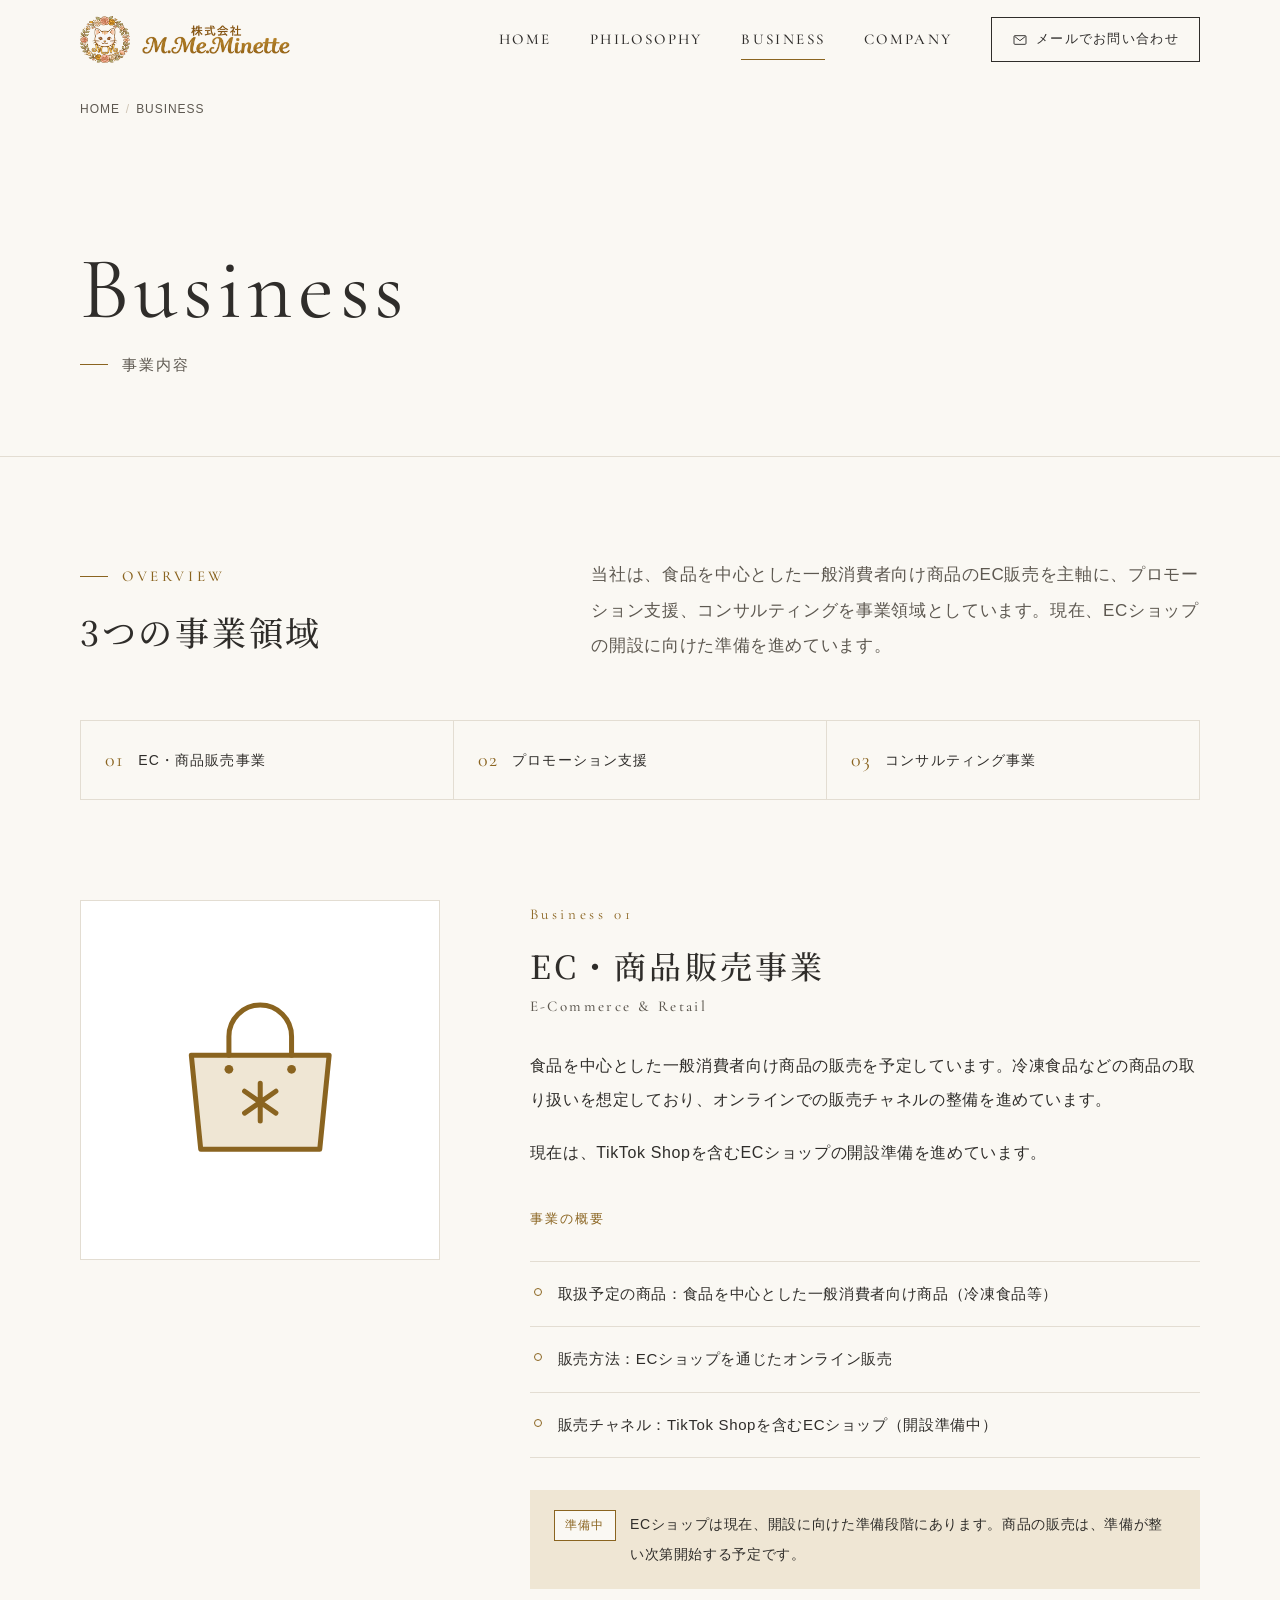
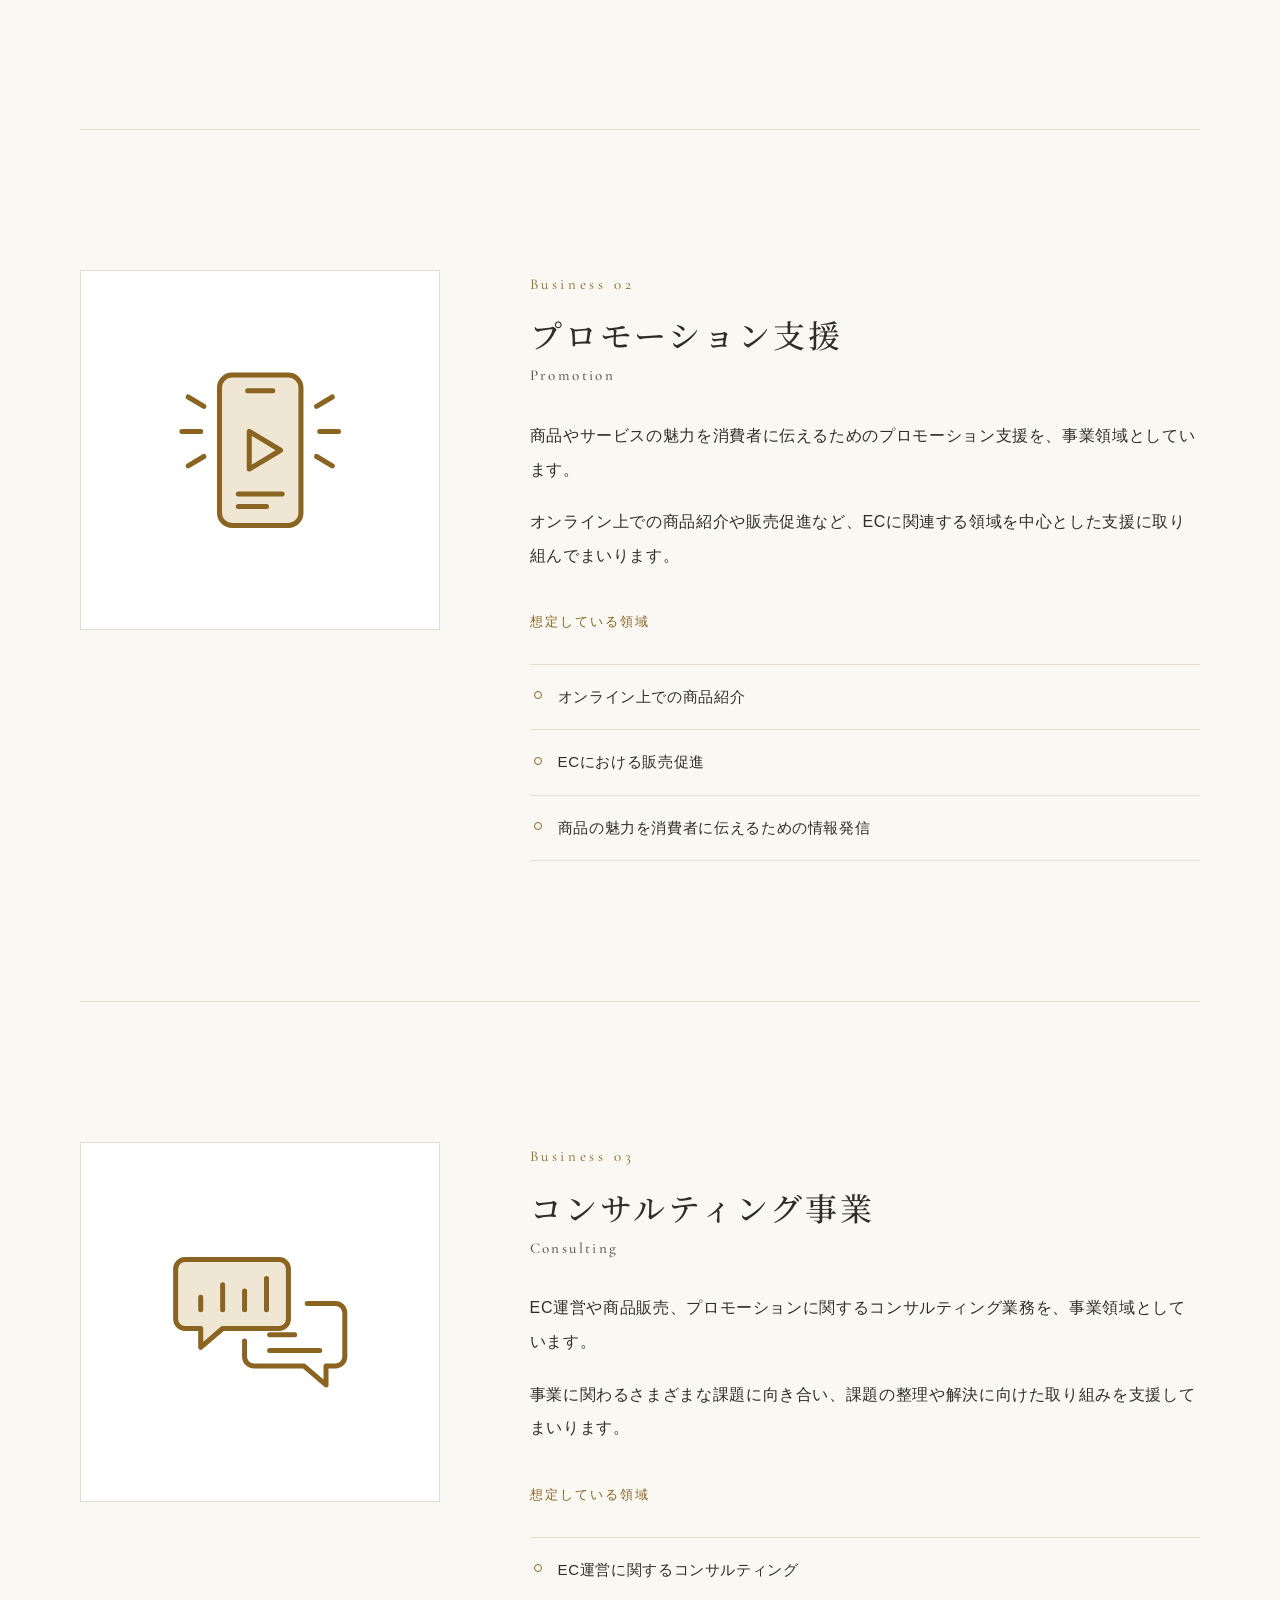
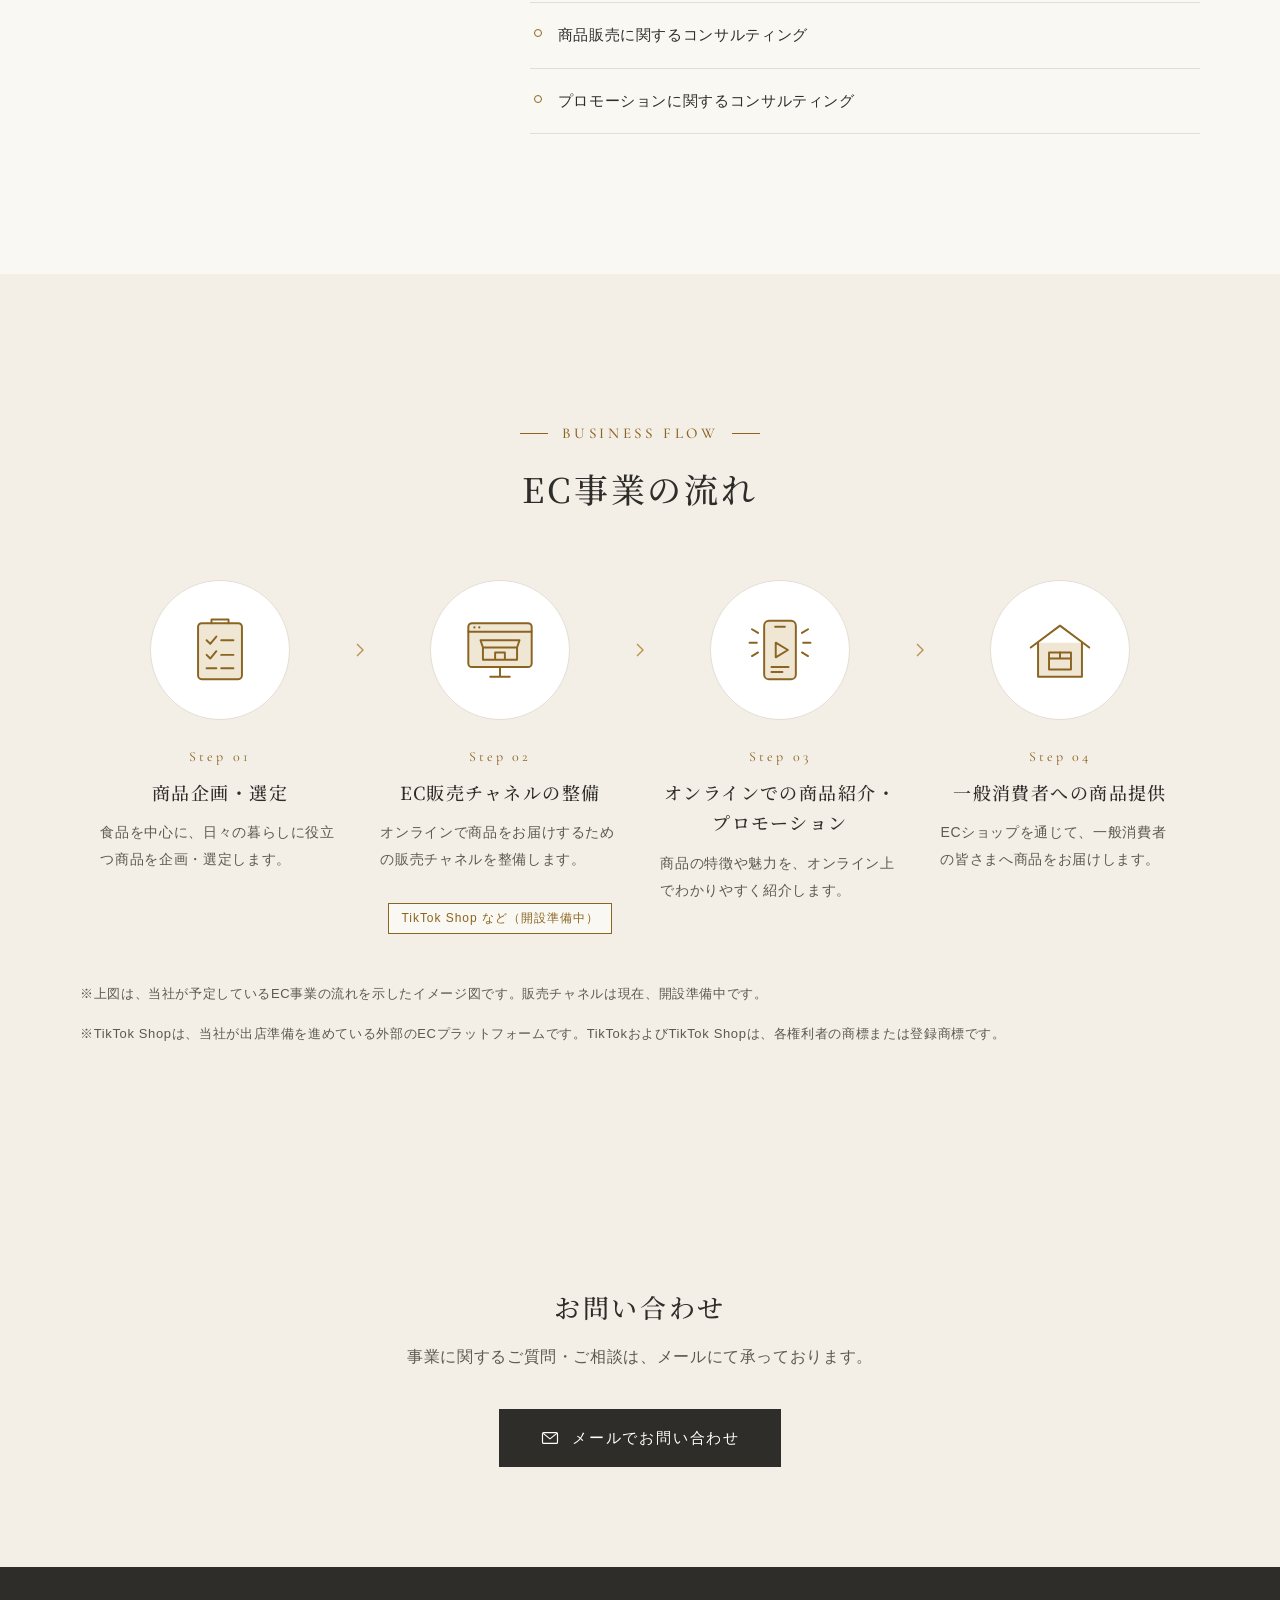
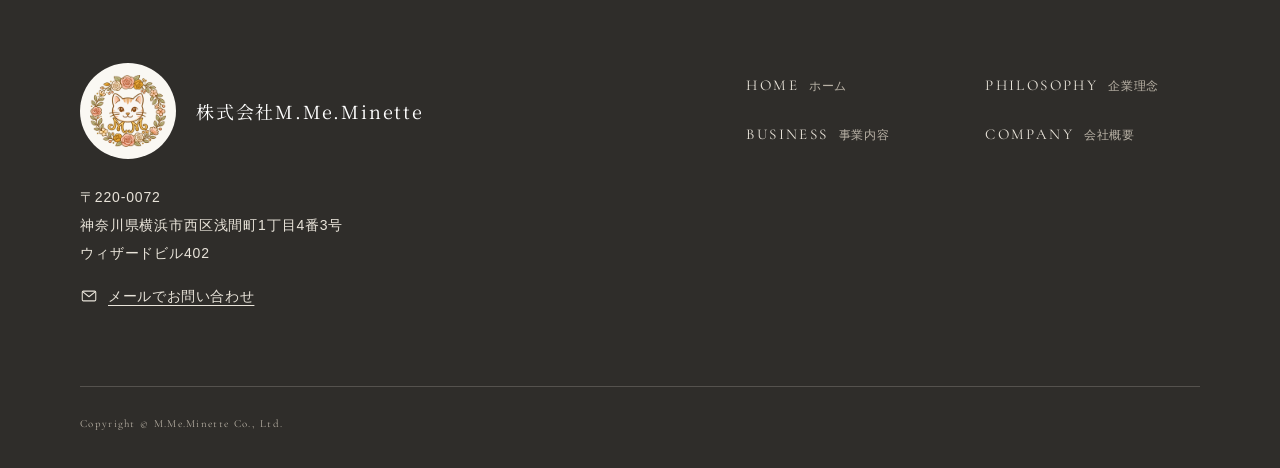
==== business/index.html @ 3acb20b5 "株式会社M.Me.Minette コーポレートサイトを追加 HOME / PHILOSOPHY / BUSINESS / COMPANY の4ページ構成の静的サイト。 レスポンシブ対応、OGP・構造化" ====
<!DOCTYPE html>
<html lang="ja">
<head>
<meta charset="UTF-8">
<meta name="viewport" content="width=device-width, initial-scale=1">
<title>事業内容｜株式会社M.Me.Minette</title>
<meta name="description" content="株式会社M.Me.Minetteの事業内容。食品を中心とした一般消費者向け商品のEC販売（開設準備中）、プロモーション支援、コンサルティング事業についてご紹介します。">
<link rel="canonical" href="https://naoki213.github.io/mmeminette/business/">
<meta name="theme-color" content="#faf8f3">
<meta name="format-detection" content="telephone=no">
<meta property="og:type" content="article">
<meta property="og:site_name" content="株式会社M.Me.Minette">
<meta property="og:title" content="事業内容｜株式会社M.Me.Minette">
<meta property="og:description" content="株式会社M.Me.Minetteの事業内容。食品を中心とした一般消費者向け商品のEC販売（開設準備中）、プロモーション支援、コンサルティング事業についてご紹介します。">
<meta property="og:url" content="https://naoki213.github.io/mmeminette/business/">
<meta property="og:image" content="https://naoki213.github.io/mmeminette/assets/img/ogp.png">
<meta property="og:image:width" content="1200">
<meta property="og:image:height" content="630">
<meta property="og:locale" content="ja_JP">
<meta name="twitter:card" content="summary_large_image">
<link rel="icon" href="../favicon.ico" sizes="any">
<link rel="icon" href="../assets/img/icon-32.png" type="image/png" sizes="32x32">
<link rel="apple-touch-icon" href="../assets/img/apple-touch-icon.png">
<link rel="manifest" href="../site.webmanifest">
<link rel="preconnect" href="https://fonts.googleapis.com">
<link rel="preconnect" href="https://fonts.gstatic.com" crossorigin>
<link rel="stylesheet" href="https://fonts.googleapis.com/css2?family=Cormorant+Garamond:wght@400;500&family=Noto+Serif+JP:wght@400;500&display=swap">
<link rel="stylesheet" href="../assets/css/style.css">
<script>document.documentElement.classList.add('js');</script>
</head><body>
<a class="skip-link" href="#main">本文へスキップ</a>
<header class="site-header">
  <div class="container site-header__inner">
    <a class="brand" href="../" aria-label="株式会社M.Me.Minette ホーム">
      <img class="brand__emblem" src="../assets/img/emblem.png" alt="" width="192" height="180">
      <img class="brand__type" src="../assets/img/logotype.png" alt="株式会社M.Me.Minette" width="520" height="104">
    </a>
    <button class="menu-toggle" type="button" aria-expanded="false" aria-controls="global-nav" aria-label="メニューを開く">
      <span class="menu-toggle__bar"></span><span class="menu-toggle__bar"></span><span class="menu-toggle__bar"></span>
    </button>
    <nav class="global-nav" id="global-nav" aria-label="グローバルナビゲーション">
      <ul class="global-nav__list">
          <li><a class="global-nav__link" href="../">HOME<span class="ja">ホーム</span></a></li>
          <li><a class="global-nav__link" href="../philosophy/">PHILOSOPHY<span class="ja">企業理念</span></a></li>
          <li><a class="global-nav__link" href="../business/" aria-current="page">BUSINESS<span class="ja">事業内容</span></a></li>
          <li><a class="global-nav__link" href="../company/">COMPANY<span class="ja">会社概要</span></a></li>
          <li class="global-nav__item--contact"><a class="global-nav__contact" href="mailto:support@mmeminette.com"><svg viewBox="0 0 24 24" aria-hidden="true" focusable="false"><rect x="3" y="5.5" width="18" height="13" rx="1.5" fill="none" stroke="currentColor" stroke-width="1.4"/><path d="M3.8 6.5 12 13l8.2-6.5" fill="none" stroke="currentColor" stroke-width="1.4" stroke-linejoin="round"/></svg>メールでお問い合わせ</a></li>
      </ul>
    </nav>
  </div>
</header>
  <div class="container">
    <nav class="breadcrumb" aria-label="パンくずリスト">
      <ol><li><a href="../">HOME</a></li><li aria-current="page">BUSINESS</li></ol>
    </nav>
  </div>
  <div class="page-hero">
    <div class="container">
      <h1><span class="page-hero__en">Business</span><span class="page-hero__ja">事業内容</span></h1>
    </div>
  </div>
<main id="main">
  <section class="section section--tight" aria-labelledby="biz-intro-title">
    <div class="container">
      <div class="intro">
        <div class="reveal">
          <p class="eyebrow" lang="en">Overview</p>
          <h2 class="section-title" id="biz-intro-title">3つの事業領域</h2>
        </div>
        <div class="reveal">
          <p class="lead">当社は、食品を中心とした一般消費者向け商品のEC販売を主軸に、プロモーション支援、コンサルティングを事業領域としています。現在、ECショップの開設に向けた準備を進めています。</p>
        </div>
      </div>
      <ul class="biz-nav reveal" style="margin-top:56px" aria-label="事業一覧">
          <li><a href="#ec"><span class="biz-nav__num" lang="en">01</span>EC・商品販売事業</a></li>
          <li><a href="#promotion"><span class="biz-nav__num" lang="en">02</span>プロモーション支援</a></li>
          <li><a href="#consulting"><span class="biz-nav__num" lang="en">03</span>コンサルティング事業</a></li>
      </ul>
    </div>
  </section>

  <div class="section" style="padding-top:0">
    <div class="container">
      <article class="biz-detail" id="ec" aria-labelledby="ec-title">
        <div class="biz-detail__visual reveal">
          <figure class="biz-detail__figure"><svg viewBox="0 0 64 64" aria-hidden="true" focusable="false">
<path d="M10 24h44l-3 30H13z" fill="#efe6d4"/>
<path d="M10 24h44l-3 30H13z" fill="none" stroke="#8a6420" stroke-width="1.6" stroke-linecap="round" stroke-linejoin="round"/>
<path d="M22 24v-6a10 10 0 0 1 20 0v6" fill="none" stroke="#8a6420" stroke-width="1.6" stroke-linecap="round" stroke-linejoin="round"/>
<path d="M32 33v12M27 35.5l10 7M37 35.5l-10 7" fill="none" stroke="#8a6420" stroke-width="1.6" stroke-linecap="round" stroke-linejoin="round"/>
<circle cx="22" cy="28.5" r="1.4" fill="#8a6420"/><circle cx="42" cy="28.5" r="1.4" fill="#8a6420"/>
</svg><figcaption class="visually-hidden">EC・商品販売事業のイメージイラスト</figcaption></figure>
        </div>
        <div class="reveal">
          <span class="biz-detail__num" lang="en">Business 01</span>
          <h2 class="biz-detail__title" id="ec-title">EC・商品販売事業<span class="biz-detail__en" lang="en">E-Commerce &amp; Retail</span></h2>
          <div class="biz-detail__body">
            <p>食品を中心とした一般消費者向け商品の販売を予定しています。冷凍食品などの商品の取り扱いを想定しており、オンラインでの販売チャネルの整備を進めています。</p>
            <p>現在は、TikTok Shopを含むECショップの開設準備を進めています。</p>
            <h3 class="point-list__heading">事業の概要</h3>
            <ul class="point-list">
              <li>取扱予定の商品：食品を中心とした一般消費者向け商品（冷凍食品等）</li>
              <li>販売方法：ECショップを通じたオンライン販売</li>
              <li>販売チャネル：TikTok Shopを含むECショップ（開設準備中）</li>
            </ul>
            <p class="status-note"><span class="status-note__badge">準備中</span><span>ECショップは現在、開設に向けた準備段階にあります。商品の販売は、準備が整い次第開始する予定です。</span></p>
          </div>
        </div>
      </article>
      <article class="biz-detail" id="promotion" aria-labelledby="promotion-title">
        <div class="biz-detail__visual reveal">
          <figure class="biz-detail__figure"><svg viewBox="0 0 64 64" aria-hidden="true" focusable="false">
<rect x="19" y="8" width="26" height="48" rx="4" fill="#efe6d4"/>
<rect x="19" y="8" width="26" height="48" rx="4" fill="none" stroke="#8a6420" stroke-width="1.6" stroke-linecap="round" stroke-linejoin="round"/>
<path d="M28 13h8" fill="none" stroke="#8a6420" stroke-width="1.6" stroke-linecap="round" stroke-linejoin="round"/>
<path d="M28.5 26v12l10-6z" fill="none" stroke="#8a6420" stroke-width="1.6" stroke-linecap="round" stroke-linejoin="round"/>
<path d="M25 46h14M25 50h9" fill="none" stroke="#8a6420" stroke-width="1.6" stroke-linecap="round" stroke-linejoin="round"/>
<path d="M50 18l5-3M51 26h6M50 34l5 3M14 18l-5-3M13 26H7M14 34l-5 3" fill="none" stroke="#8a6420" stroke-width="1.6" stroke-linecap="round" stroke-linejoin="round"/>
</svg><figcaption class="visually-hidden">プロモーション支援のイメージイラスト</figcaption></figure>
        </div>
        <div class="reveal">
          <span class="biz-detail__num" lang="en">Business 02</span>
          <h2 class="biz-detail__title" id="promotion-title">プロモーション支援<span class="biz-detail__en" lang="en">Promotion</span></h2>
          <div class="biz-detail__body">
            <p>商品やサービスの魅力を消費者に伝えるためのプロモーション支援を、事業領域としています。</p>
            <p>オンライン上での商品紹介や販売促進など、ECに関連する領域を中心とした支援に取り組んでまいります。</p>
            <h3 class="point-list__heading">想定している領域</h3>
            <ul class="point-list">
              <li>オンライン上での商品紹介</li>
              <li>ECにおける販売促進</li>
              <li>商品の魅力を消費者に伝えるための情報発信</li>
            </ul>
          </div>
        </div>
      </article>
      <article class="biz-detail" id="consulting" aria-labelledby="consulting-title">
        <div class="biz-detail__visual reveal">
          <figure class="biz-detail__figure"><svg viewBox="0 0 64 64" aria-hidden="true" focusable="false">
<path d="M8 12h30a3 3 0 0 1 3 3v16a3 3 0 0 1-3 3H20l-7 6v-6H8a3 3 0 0 1-3-3V15a3 3 0 0 1 3-3z" fill="#efe6d4"/>
<path d="M8 12h30a3 3 0 0 1 3 3v16a3 3 0 0 1-3 3H20l-7 6v-6H8a3 3 0 0 1-3-3V15a3 3 0 0 1 3-3z" fill="none" stroke="#8a6420" stroke-width="1.6" stroke-linecap="round" stroke-linejoin="round"/>
<path d="M13 28v-4M20 28v-8M27 28v-6M34 28v-10" fill="none" stroke="#8a6420" stroke-width="1.6" stroke-linecap="round" stroke-linejoin="round"/>
<path d="M47 26h9a3 3 0 0 1 3 3v14a3 3 0 0 1-3 3h-3v6l-7-6H30a3 3 0 0 1-3-3v-5" fill="none" stroke="#8a6420" stroke-width="1.6" stroke-linecap="round" stroke-linejoin="round"/>
<path d="M35 41h16M35 36h8" fill="none" stroke="#8a6420" stroke-width="1.6" stroke-linecap="round" stroke-linejoin="round"/>
</svg><figcaption class="visually-hidden">コンサルティング事業のイメージイラスト</figcaption></figure>
        </div>
        <div class="reveal">
          <span class="biz-detail__num" lang="en">Business 03</span>
          <h2 class="biz-detail__title" id="consulting-title">コンサルティング事業<span class="biz-detail__en" lang="en">Consulting</span></h2>
          <div class="biz-detail__body">
            <p>EC運営や商品販売、プロモーションに関するコンサルティング業務を、事業領域としています。</p>
            <p>事業に関わるさまざまな課題に向き合い、課題の整理や解決に向けた取り組みを支援してまいります。</p>
            <h3 class="point-list__heading">想定している領域</h3>
            <ul class="point-list">
              <li>EC運営に関するコンサルティング</li>
              <li>商品販売に関するコンサルティング</li>
              <li>プロモーションに関するコンサルティング</li>
            </ul>
          </div>
        </div>
      </article>
    </div>
  </div>

  <section class="section section--alt" aria-labelledby="flow-title">
    <div class="container">
      <div class="section-head section-head--center reveal">
        <p class="eyebrow" lang="en">Business Flow</p>
        <h2 class="section-title" id="flow-title">EC事業の流れ</h2>
      </div>
      <ol class="flow">
        <li class="flow__step reveal">
          <span class="flow__icon"><svg viewBox="0 0 64 64" aria-hidden="true" focusable="false">
<rect x="14" y="10" width="36" height="46" rx="3" fill="#efe6d4"/>
<rect x="14" y="10" width="36" height="46" rx="3" fill="none" stroke="#8a6420" stroke-width="1.6" stroke-linecap="round" stroke-linejoin="round"/>
<path d="M25 10V7h14v3" fill="none" stroke="#8a6420" stroke-width="1.6" stroke-linecap="round" stroke-linejoin="round"/>
<path d="M21 24l3 3 5-6M33 24h10M21 36l3 3 5-6M33 36h10M33 47h10M21 47h8" fill="none" stroke="#8a6420" stroke-width="1.6" stroke-linecap="round" stroke-linejoin="round"/>
</svg></span>
          <span class="flow__num" lang="en">Step 01</span>
          <h3 class="flow__title">商品企画・選定</h3>
          <p class="flow__text">食品を中心に、日々の暮らしに役立つ商品を企画・選定します。</p>
          
        </li>
        <li class="flow__step reveal">
          <span class="flow__icon"><svg viewBox="0 0 64 64" aria-hidden="true" focusable="false">
<rect x="6" y="10" width="52" height="36" rx="3" fill="#efe6d4"/>
<rect x="6" y="10" width="52" height="36" rx="3" fill="none" stroke="#8a6420" stroke-width="1.6" stroke-linecap="round" stroke-linejoin="round"/>
<path d="M6 17h52" fill="none" stroke="#8a6420" stroke-width="1.6" stroke-linecap="round" stroke-linejoin="round"/>
<circle cx="11" cy="13.5" r=".9" fill="#8a6420"/><circle cx="15" cy="13.5" r=".9" fill="#8a6420"/>
<path d="M16 24h32l-2 6H18zM18 30v10h28V30M28 40v-6h8v6" fill="none" stroke="#8a6420" stroke-width="1.6" stroke-linecap="round" stroke-linejoin="round"/>
<path d="M24 54h16M32 46v8" fill="none" stroke="#8a6420" stroke-width="1.6" stroke-linecap="round" stroke-linejoin="round"/>
</svg></span>
          <span class="flow__num" lang="en">Step 02</span>
          <h3 class="flow__title">EC販売チャネルの整備</h3>
          <p class="flow__text">オンラインで商品をお届けするための販売チャネルを整備します。</p>
          <span class="flow__tag">TikTok Shop など（開設準備中）</span>
        </li>
        <li class="flow__step reveal">
          <span class="flow__icon"><svg viewBox="0 0 64 64" aria-hidden="true" focusable="false">
<rect x="19" y="8" width="26" height="48" rx="4" fill="#efe6d4"/>
<rect x="19" y="8" width="26" height="48" rx="4" fill="none" stroke="#8a6420" stroke-width="1.6" stroke-linecap="round" stroke-linejoin="round"/>
<path d="M28 13h8" fill="none" stroke="#8a6420" stroke-width="1.6" stroke-linecap="round" stroke-linejoin="round"/>
<path d="M28.5 26v12l10-6z" fill="none" stroke="#8a6420" stroke-width="1.6" stroke-linecap="round" stroke-linejoin="round"/>
<path d="M25 46h14M25 50h9" fill="none" stroke="#8a6420" stroke-width="1.6" stroke-linecap="round" stroke-linejoin="round"/>
<path d="M50 18l5-3M51 26h6M50 34l5 3M14 18l-5-3M13 26H7M14 34l-5 3" fill="none" stroke="#8a6420" stroke-width="1.6" stroke-linecap="round" stroke-linejoin="round"/>
</svg></span>
          <span class="flow__num" lang="en">Step 03</span>
          <h3 class="flow__title">オンラインでの商品紹介・プロモーション</h3>
          <p class="flow__text">商品の特徴や魅力を、オンライン上でわかりやすく紹介します。</p>
          
        </li>
        <li class="flow__step reveal">
          <span class="flow__icon"><svg viewBox="0 0 64 64" aria-hidden="true" focusable="false">
<path d="M8 30L32 12l24 18" fill="none" stroke="#8a6420" stroke-width="1.6" stroke-linecap="round" stroke-linejoin="round"/>
<path d="M14 26v28h36V26" fill="#efe6d4"/>
<path d="M14 26v28h36V26" fill="none" stroke="#8a6420" stroke-width="1.6" stroke-linecap="round" stroke-linejoin="round"/>
<rect x="23" y="34" width="18" height="14" fill="none" stroke="#8a6420" stroke-width="1.6" stroke-linecap="round" stroke-linejoin="round"/>
<path d="M23 39h18M32 34v5" fill="none" stroke="#8a6420" stroke-width="1.6" stroke-linecap="round" stroke-linejoin="round"/>
</svg></span>
          <span class="flow__num" lang="en">Step 04</span>
          <h3 class="flow__title">一般消費者への商品提供</h3>
          <p class="flow__text">ECショップを通じて、一般消費者の皆さまへ商品をお届けします。</p>
          
        </li>
      </ol>
      <div class="flow-note reveal">
        <p>※上図は、当社が予定しているEC事業の流れを示したイメージ図です。販売チャネルは現在、開設準備中です。</p>
        <p>※TikTok Shopは、当社が出店準備を進めている外部のECプラットフォームです。TikTokおよびTikTok Shopは、各権利者の商標または登録商標です。</p>
      </div>
    </div>
  </section>

  <section class="cta-band" aria-labelledby="cta-title">
    <div class="container reveal">
      <h2 class="cta-band__title" id="cta-title">お問い合わせ</h2>
      <p class="cta-band__text">事業に関するご質問・ご相談は、メールにて承っております。</p>
      <a class="button" href="mailto:support@mmeminette.com"><svg viewBox="0 0 24 24" aria-hidden="true" focusable="false"><rect x="3" y="5.5" width="18" height="13" rx="1.5" fill="none" stroke="currentColor" stroke-width="1.4"/><path d="M3.8 6.5 12 13l8.2-6.5" fill="none" stroke="currentColor" stroke-width="1.4" stroke-linejoin="round"/></svg>メールでお問い合わせ</a>
    </div>
  </section>
</main>
<footer class="site-footer">
  <div class="container">
    <div class="site-footer__inner">
      <div>
        <div class="site-footer__brand">
          <div class="site-footer__logo"><img src="../assets/img/emblem.png" alt="" width="192" height="180" loading="lazy"></div>
          <p class="site-footer__name">株式会社M.Me.Minette</p>
        </div>
        <address class="site-footer__address">〒220-0072<br>神奈川県横浜市西区浅間町1丁目4番3号<br>ウィザードビル402</address>
        <a class="site-footer__mail" href="mailto:support@mmeminette.com"><svg viewBox="0 0 24 24" aria-hidden="true" focusable="false"><rect x="3" y="5.5" width="18" height="13" rx="1.5" fill="none" stroke="currentColor" stroke-width="1.4"/><path d="M3.8 6.5 12 13l8.2-6.5" fill="none" stroke="currentColor" stroke-width="1.4" stroke-linejoin="round"/></svg>メールでお問い合わせ</a>
      </div>
      <nav class="site-footer__nav" aria-label="フッターナビゲーション">
        <ul>
          <li><a href="../">HOME<span>ホーム</span></a></li>
          <li><a href="../philosophy/">PHILOSOPHY<span>企業理念</span></a></li>
          <li><a href="../business/">BUSINESS<span>事業内容</span></a></li>
          <li><a href="../company/">COMPANY<span>会社概要</span></a></li>
        </ul>
      </nav>
    </div>
    <p class="site-footer__bottom"><small>Copyright &copy; M.Me.Minette Co., Ltd.</small></p>
  </div>
</footer>
<script src="../assets/js/main.js" defer></script>
</body>
</html>
---- assets/css/style.css ----
/* ==========================================================================
   M.Me.Minette Corporate Site
   Simple / Refined / Trustworthy
   ========================================================================== */

:root {
  --c-bg: #faf8f3;          /* ivory */
  --c-bg-alt: #f3efe7;      /* soft beige */
  --c-surface: #ffffff;
  --c-text: #2f2d2a;        /* charcoal */
  --c-text-sub: #5d5850;    /* warm gray (AA on ivory) */
  --c-line: #e3ddd2;        /* greige line */
  --c-greige: #cfc5b5;
  --c-accent: #8a6420;      /* logo gold, darkened for text contrast */
  --c-accent-soft: #b8924a;
  --c-accent-bg: #efe6d4;
  --c-footer: #2f2d2a;
  --c-footer-text: #e9e4da;

  --ff-serif: "Noto Serif JP", "Hiragino Mincho ProN", "Yu Mincho", serif;
  --ff-sans: "Hiragino Kaku Gothic ProN", "Hiragino Sans", "Noto Sans JP", "Yu Gothic UI", "Yu Gothic", Meiryo, sans-serif;
  --ff-en: "Cormorant Garamond", "Times New Roman", serif;

  --w-content: 1120px;
  --w-narrow: 760px;
  --gutter: clamp(20px, 5vw, 48px);
  --header-h: 80px;
  --ease: cubic-bezier(.22, .61, .36, 1);
}

/* ---------- Base ---------- */
*, *::before, *::after { box-sizing: border-box; }

html {
  -webkit-text-size-adjust: 100%;
  scroll-behavior: smooth;
  scroll-padding-top: calc(var(--header-h) + 16px);
}

body {
  margin: 0;
  background: var(--c-bg);
  color: var(--c-text);
  font-family: var(--ff-sans);
  font-size: 16px;
  line-height: 1.9;
  letter-spacing: .04em;
  font-feature-settings: "palt" 0;
  -webkit-font-smoothing: antialiased;
  animation: page-in .6s var(--ease) both;
}

@keyframes page-in { from { opacity: 0; } to { opacity: 1; } }

img, svg { max-width: 100%; height: auto; display: block; }
a { color: inherit; }
p { margin: 0 0 1.2em; }
p:last-child { margin-bottom: 0; }
h1, h2, h3, h4 { margin: 0; font-weight: 500; line-height: 1.5; }
ul, ol { margin: 0; padding: 0; }

:focus-visible {
  outline: 2px solid var(--c-accent);
  outline-offset: 3px;
  border-radius: 2px;
}

.skip-link {
  position: absolute;
  left: 12px;
  top: -100px;
  z-index: 200;
  padding: 10px 18px;
  background: var(--c-text);
  color: #fff;
  text-decoration: none;
  font-size: 14px;
}
.skip-link:focus { top: 12px; }

.visually-hidden {
  position: absolute !important;
  width: 1px; height: 1px;
  margin: -1px; padding: 0;
  overflow: hidden; clip: rect(0 0 0 0);
  white-space: nowrap; border: 0;
}

.container {
  width: 100%;
  max-width: calc(var(--w-content) + var(--gutter) * 2);
  margin: 0 auto;
  padding: 0 var(--gutter);
}
.container--narrow { max-width: calc(var(--w-narrow) + var(--gutter) * 2); }

/* ---------- Header ---------- */
.site-header {
  position: sticky;
  top: 0;
  z-index: 100;
  height: var(--header-h);
  background: rgba(250, 248, 243, .92);
  -webkit-backdrop-filter: blur(10px);
  backdrop-filter: blur(10px);
  border-bottom: 1px solid transparent;
  transition: border-color .3s var(--ease);
}
.site-header.is-scrolled { border-bottom-color: var(--c-line); }

.site-header__inner {
  display: flex;
  align-items: center;
  justify-content: space-between;
  height: 100%;
}

.brand {
  display: inline-flex;
  align-items: center;
  gap: 12px;
  text-decoration: none;
}
.brand__emblem { width: 50px; height: auto; }
.brand__type { width: 148px; height: auto; }

.global-nav__list {
  display: flex;
  align-items: center;
  gap: clamp(20px, 3vw, 40px);
  list-style: none;
}
.global-nav__link {
  position: relative;
  display: block;
  padding: 8px 0;
  font-family: var(--ff-en);
  font-size: 15px;
  font-weight: 500;
  letter-spacing: .16em;
  text-decoration: none;
  color: var(--c-text);
}
.global-nav__link .ja { display: none; }
.global-nav__link::after {
  content: "";
  position: absolute;
  left: 0; right: 0; bottom: 2px;
  height: 1px;
  background: var(--c-accent);
  transform: scaleX(0);
  transform-origin: left;
  transition: transform .35s var(--ease);
}
.global-nav__link:hover::after,
.global-nav__link[aria-current="page"]::after { transform: scaleX(1); }

.global-nav__contact {
  display: inline-flex;
  align-items: center;
  gap: 8px;
  padding: 9px 20px;
  border: 1px solid var(--c-text);
  font-size: 13px;
  letter-spacing: .1em;
  text-decoration: none;
  transition: background-color .3s var(--ease), color .3s var(--ease);
}
.global-nav__contact:hover { background: var(--c-text); color: #fff; }
.global-nav__contact svg { width: 16px; height: 16px; }

.menu-toggle {
  display: none;
  position: relative;
  width: 48px;
  height: 48px;
  margin-right: -10px;
  padding: 0;
  border: 0;
  background: none;
  cursor: pointer;
  color: var(--c-text);
}
.menu-toggle__bar {
  position: absolute;
  left: 13px;
  width: 22px;
  height: 1px;
  background: currentColor;
  transition: transform .3s var(--ease), opacity .3s var(--ease);
}
.menu-toggle__bar:nth-child(1) { top: 18px; }
.menu-toggle__bar:nth-child(2) { top: 24px; }
.menu-toggle__bar:nth-child(3) { top: 30px; }
.menu-toggle[aria-expanded="true"] .menu-toggle__bar:nth-child(1) { transform: translateY(6px) rotate(45deg); }
.menu-toggle[aria-expanded="true"] .menu-toggle__bar:nth-child(2) { opacity: 0; }
.menu-toggle[aria-expanded="true"] .menu-toggle__bar:nth-child(3) { transform: translateY(-6px) rotate(-45deg); }

@media (max-width: 900px) {
  :root { --header-h: 64px; }
  .brand__emblem { width: 40px; }
  .brand__type { width: 122px; }
  .menu-toggle { display: block; }

  .global-nav {
    position: fixed;
    inset: var(--header-h) 0 0 0;
    background: var(--c-bg);
    padding: 24px var(--gutter) 40px;
    overflow-y: auto;
    visibility: hidden;
    opacity: 0;
    transform: translateY(-8px);
    transition: opacity .3s var(--ease), transform .3s var(--ease), visibility 0s linear .3s;
  }
  .global-nav.is-open {
    visibility: visible;
    opacity: 1;
    transform: none;
    transition: opacity .3s var(--ease), transform .3s var(--ease), visibility 0s;
  }
  .global-nav__list { flex-direction: column; align-items: stretch; gap: 0; }
  .global-nav__list > li { border-bottom: 1px solid var(--c-line); }
  .global-nav__link {
    display: flex;
    align-items: baseline;
    justify-content: space-between;
    padding: 18px 2px;
    font-size: 20px;
  }
  .global-nav__link::after { display: none; }
  .global-nav__link .ja {
    display: inline;
    font-family: var(--ff-sans);
    font-size: 13px;
    letter-spacing: .08em;
    color: var(--c-text-sub);
  }
  .global-nav__link[aria-current="page"] { color: var(--c-accent); }
  .global-nav__list > li.global-nav__item--contact { border-bottom: 0; padding-top: 32px; }
  .global-nav__contact { width: 100%; justify-content: center; padding: 16px; font-size: 15px; }
  body.is-menu-open { overflow: hidden; }
}

/* ---------- Common section parts ---------- */
.section { padding: clamp(80px, 12vw, 140px) 0; }
.section--alt { background: var(--c-bg-alt); }
.section--tight { padding: clamp(64px, 9vw, 100px) 0; }

.section-head { margin-bottom: clamp(40px, 6vw, 64px); }
.section-head--center { text-align: center; }

.eyebrow {
  display: inline-flex;
  align-items: center;
  gap: 14px;
  margin-bottom: 14px;
  font-family: var(--ff-en);
  font-size: 15px;
  font-weight: 500;
  letter-spacing: .24em;
  color: var(--c-accent);
  text-transform: uppercase;
}
.eyebrow::before {
  content: "";
  width: 28px;
  height: 1px;
  background: currentColor;
}
.section-head--center .eyebrow::after {
  content: "";
  width: 28px;
  height: 1px;
  background: currentColor;
}

.section-title {
  font-family: var(--ff-serif);
  font-size: clamp(24px, 3.4vw, 34px);
  letter-spacing: .08em;
  line-height: 1.6;
}

.lead {
  font-size: clamp(15px, 1.6vw, 17px);
  line-height: 2.1;
  color: var(--c-text-sub);
}

.text-link {
  display: inline-flex;
  align-items: center;
  gap: 14px;
  padding: 6px 0;
  font-size: 14px;
  letter-spacing: .1em;
  text-decoration: none;
  border-bottom: 1px solid var(--c-text);
  transition: gap .3s var(--ease), color .3s var(--ease), border-color .3s var(--ease);
}
.text-link::after {
  content: "";
  width: 18px;
  height: 7px;
  background: currentColor;
  -webkit-mask: url("data:image/svg+xml,%3Csvg xmlns='http://www.w3.org/2000/svg' viewBox='0 0 18 7'%3E%3Cpath d='M0 6h17L11 .5' fill='none' stroke='%23000'/%3E%3C/svg%3E") no-repeat center / contain;
          mask: url("data:image/svg+xml,%3Csvg xmlns='http://www.w3.org/2000/svg' viewBox='0 0 18 7'%3E%3Cpath d='M0 6h17L11 .5' fill='none' stroke='%23000'/%3E%3C/svg%3E") no-repeat center / contain;
}
.text-link:hover { gap: 20px; color: var(--c-accent); border-color: var(--c-accent); }

.button {
  display: inline-flex;
  align-items: center;
  justify-content: center;
  gap: 12px;
  min-height: 56px;
  padding: 14px 40px;
  background: var(--c-text);
  color: #fff;
  border: 1px solid var(--c-text);
  font-size: 15px;
  letter-spacing: .12em;
  text-decoration: none;
  transition: background-color .3s var(--ease), color .3s var(--ease);
}
.button:hover { background: transparent; color: var(--c-text); }
.button svg { width: 20px; height: 20px; flex: none; }

/* ---------- Page hero (sub pages) ---------- */
.page-hero {
  padding: clamp(64px, 10vw, 120px) 0 clamp(48px, 7vw, 80px);
  border-bottom: 1px solid var(--c-line);
}
.page-hero__en {
  display: block;
  font-family: var(--ff-en);
  font-size: clamp(44px, 8vw, 88px);
  font-weight: 400;
  line-height: 1.1;
  letter-spacing: .06em;
  color: var(--c-text);
}
.page-hero__ja {
  display: flex;
  align-items: center;
  gap: 14px;
  margin-top: 16px;
  font-size: 15px;
  letter-spacing: .14em;
  color: var(--c-text-sub);
}
.page-hero__ja::before { content: ""; width: 28px; height: 1px; background: var(--c-accent); }

.breadcrumb {
  padding: 18px 0 0;
  font-size: 12px;
  letter-spacing: .08em;
  color: var(--c-text-sub);
}
.breadcrumb ol { display: flex; flex-wrap: wrap; gap: 6px; list-style: none; }
.breadcrumb li + li::before { content: "/"; margin-right: 6px; color: var(--c-greige); }
.breadcrumb a { text-decoration: none; }
.breadcrumb a:hover { text-decoration: underline; }

/* ---------- HOME : Hero ---------- */
.hero {
  position: relative;
  overflow: hidden;
  padding: clamp(48px, 7vw, 96px) 0 clamp(72px, 10vw, 128px);
}
.hero__inner {
  display: grid;
  grid-template-columns: 1.1fr .9fr;
  align-items: center;
  gap: clamp(40px, 6vw, 96px);
}
.hero__label {
  margin-bottom: 28px;
  font-family: var(--ff-en);
  font-size: 15px;
  letter-spacing: .28em;
  color: var(--c-accent);
}
.hero__title {
  font-family: var(--ff-serif);
  font-size: clamp(30px, 4.6vw, 52px);
  font-weight: 500;
  line-height: 1.6;
  letter-spacing: .1em;
}
.hero__title span { display: inline-block; }
.hero__text {
  max-width: 30em;
  margin-top: clamp(24px, 3vw, 36px);
  font-size: clamp(15px, 1.5vw, 16px);
  line-height: 2.1;
  color: var(--c-text-sub);
}
.hero__actions { margin-top: 44px; }

.hero__visual {
  position: relative;
  display: grid;
  place-items: center;
  aspect-ratio: 4 / 4.6;
  max-width: 480px;
  justify-self: end;
  width: 100%;
}
.hero__arch {
  position: absolute;
  inset: 0;
  border-radius: 240px 240px 0 0;
  background:
    radial-gradient(120% 80% at 50% 30%, #fff 0%, rgba(255,255,255,0) 70%),
    var(--c-accent-bg);
}
.hero__arch::after {
  content: "";
  position: absolute;
  inset: 14px;
  border: 1px solid rgba(138, 100, 32, .28);
  border-radius: 226px 226px 0 0;
}
.hero__logo {
  position: relative;
  width: 74%;
  margin-top: 6%;
}
.hero__caption {
  position: absolute;
  right: -8px;
  bottom: 28px;
  writing-mode: vertical-rl;
  font-family: var(--ff-en);
  font-size: 13px;
  letter-spacing: .3em;
  color: var(--c-text-sub);
}

@media (max-width: 900px) {
  .hero__inner { grid-template-columns: 1fr; }
  .hero__visual { order: -1; justify-self: center; max-width: 340px; }
  .hero__caption { display: none; }
  .hero__actions { margin-top: 36px; }
}

/* ---------- HOME : Intro ---------- */
.intro {
  display: grid;
  grid-template-columns: 1fr 1.4fr;
  gap: clamp(32px, 6vw, 96px);
  align-items: start;
}
@media (max-width: 760px) { .intro { grid-template-columns: 1fr; } }

/* ---------- Business list (HOME) ---------- */
.biz-list { list-style: none; border-top: 1px solid var(--c-line); }
.biz-item { border-bottom: 1px solid var(--c-line); }
.biz-item__link {
  display: grid;
  grid-template-columns: 120px 56px 1fr 40px;
  align-items: center;
  gap: clamp(16px, 3vw, 40px);
  padding: clamp(28px, 4vw, 44px) 0;
  text-decoration: none;
  transition: background-color .4s var(--ease);
}
.biz-item__num {
  font-family: var(--ff-en);
  font-size: 40px;
  line-height: 1;
  color: var(--c-accent-soft);
}
.biz-item__icon {
  display: block;
  width: 120px;
  height: 120px;
  padding: 22px;
  border-radius: 50%;
  background: var(--c-surface);
  border: 1px solid var(--c-line);
  transition: border-color .4s var(--ease);
}
.biz-item__title {
  font-family: var(--ff-serif);
  font-size: clamp(19px, 2.2vw, 23px);
  letter-spacing: .08em;
}
.biz-item__en {
  display: block;
  margin-top: 2px;
  font-family: var(--ff-en);
  font-size: 14px;
  letter-spacing: .16em;
  color: var(--c-text-sub);
}
.biz-item__text {
  margin-top: 12px;
  font-size: 15px;
  line-height: 1.95;
  color: var(--c-text-sub);
}
.biz-item__arrow {
  display: grid;
  place-items: center;
  width: 40px;
  height: 40px;
  border: 1px solid var(--c-greige);
  border-radius: 50%;
  transition: background-color .3s var(--ease), border-color .3s var(--ease), color .3s var(--ease);
}
.biz-item__arrow svg { width: 14px; height: 14px; }
.biz-item__link:hover .biz-item__arrow { background: var(--c-text); border-color: var(--c-text); color: #fff; }
.biz-item__link:hover .biz-item__icon { border-color: var(--c-accent-soft); }

@media (max-width: 760px) {
  .biz-item__link {
    grid-template-columns: 80px 1fr;
    grid-template-areas: "icon num" "icon body" "body2 body2";
    align-items: start;
    column-gap: 20px;
    row-gap: 4px;
  }
  .biz-item__icon { grid-area: icon; width: 80px; height: 80px; padding: 15px; }
  .biz-item__num { grid-area: num; font-size: 28px; }
  .biz-item__body { grid-column: 1 / -1; margin-top: 12px; }
  .biz-item__arrow { display: none; }
}

/* ---------- Philosophy teaser (HOME) ---------- */
.philo-teaser {
  position: relative;
  text-align: center;
}
.philo-teaser__quote {
  margin: 0 auto;
  font-family: var(--ff-serif);
  font-size: clamp(22px, 3.4vw, 36px);
  line-height: 1.9;
  letter-spacing: .12em;
}
.philo-teaser__quote span { display: inline-block; }
.philo-teaser__text {
  max-width: 34em;
  margin: 32px auto 44px;
  color: var(--c-text-sub);
}

/* ---------- Info table ---------- */
.info-table {
  width: 100%;
  border-collapse: collapse;
  border-top: 1px solid var(--c-text);
  font-size: 15px;
}
.info-table th,
.info-table td {
  padding: 26px 8px;
  border-bottom: 1px solid var(--c-line);
  text-align: left;
  vertical-align: top;
  line-height: 1.9;
}
.info-table th {
  width: 200px;
  font-weight: 500;
  letter-spacing: .12em;
  color: var(--c-text);
}
.info-table td { color: var(--c-text); }
.info-table ul { list-style: none; }
.info-table li { position: relative; padding-left: 1.1em; }
.info-table li::before {
  content: "";
  position: absolute;
  left: 0; top: .9em;
  width: 6px; height: 1px;
  background: var(--c-accent);
}
.info-table a { text-underline-offset: 4px; }

@media (max-width: 640px) {
  .info-table, .info-table tbody, .info-table tr, .info-table th, .info-table td { display: block; width: 100%; }
  .info-table th { padding: 22px 2px 4px; border-bottom: 0; font-size: 13px; color: var(--c-accent); }
  .info-table td { padding: 0 2px 22px; }
}

.company-brief {
  display: grid;
  grid-template-columns: 1fr 1.6fr;
  gap: clamp(32px, 6vw, 96px);
}
.company-brief__more { margin-top: 36px; }
@media (max-width: 760px) { .company-brief { grid-template-columns: 1fr; } }

/* ---------- Philosophy page ---------- */
.mission {
  text-align: center;
  padding-bottom: clamp(24px, 4vw, 40px);
}
.mission__label {
  font-family: var(--ff-en);
  font-size: 15px;
  letter-spacing: .28em;
  color: var(--c-accent);
}
.mission__title {
  margin-top: 28px;
  font-family: var(--ff-serif);
  font-size: clamp(24px, 4.2vw, 44px);
  line-height: 1.85;
  letter-spacing: .12em;
}
.mission__title span { display: inline-block; }
.mission__ornament {
  width: 1px;
  height: 72px;
  margin: 48px auto 0;
  background: linear-gradient(var(--c-accent-soft), rgba(184, 146, 74, 0));
}

.prose {
  font-size: clamp(15px, 1.6vw, 17px);
  line-height: 2.25;
}
.prose p { margin-bottom: 1.8em; }

.values { list-style: none; counter-reset: v; border-top: 1px solid var(--c-line); }
.value {
  display: grid;
  grid-template-columns: 80px 220px 1fr;
  gap: clamp(16px, 4vw, 48px);
  align-items: baseline;
  padding: clamp(32px, 5vw, 48px) 0;
  border-bottom: 1px solid var(--c-line);
}
.value__num {
  font-family: var(--ff-en);
  font-size: 15px;
  letter-spacing: .2em;
  color: var(--c-accent);
}
.value__title {
  font-family: var(--ff-serif);
  font-size: clamp(22px, 2.6vw, 28px);
  letter-spacing: .14em;
}
.value__en {
  display: block;
  margin-top: 4px;
  font-family: var(--ff-en);
  font-size: 14px;
  letter-spacing: .18em;
  color: var(--c-text-sub);
}
.value__text { color: var(--c-text-sub); }
@media (max-width: 760px) {
  .value { grid-template-columns: 1fr; gap: 10px; }
}

/* ---------- Business page ---------- */
.biz-nav {
  display: grid;
  grid-template-columns: repeat(3, 1fr);
  gap: 1px;
  list-style: none;
  background: var(--c-line);
  border: 1px solid var(--c-line);
}
.biz-nav a {
  display: flex;
  align-items: center;
  gap: 14px;
  height: 100%;
  padding: 20px 24px;
  background: var(--c-bg);
  text-decoration: none;
  font-size: 14px;
  letter-spacing: .08em;
  transition: background-color .3s var(--ease);
}
.biz-nav a:hover { background: var(--c-surface); }
.biz-nav__num { font-family: var(--ff-en); font-size: 20px; color: var(--c-accent); }
@media (max-width: 760px) { .biz-nav { grid-template-columns: 1fr; } }

.biz-detail {
  display: grid;
  grid-template-columns: 360px 1fr;
  gap: clamp(32px, 7vw, 112px);
  align-items: start;
}
.biz-detail + .biz-detail {
  margin-top: clamp(80px, 11vw, 140px);
  padding-top: clamp(80px, 11vw, 140px);
  border-top: 1px solid var(--c-line);
}
.biz-detail__visual {
  position: sticky;
  top: calc(var(--header-h) + 32px);
}
.biz-detail__figure {
  margin: 0;
  aspect-ratio: 1;
  display: grid;
  place-items: center;
  background: var(--c-surface);
  border: 1px solid var(--c-line);
}
.biz-detail__figure svg { width: 56%; }
.biz-detail__num {
  display: block;
  font-family: var(--ff-en);
  font-size: 15px;
  letter-spacing: .24em;
  color: var(--c-accent);
}
.biz-detail__title {
  margin-top: 12px;
  font-family: var(--ff-serif);
  font-size: clamp(24px, 3vw, 32px);
  letter-spacing: .1em;
}
.biz-detail__en {
  display: block;
  margin-top: 6px;
  font-family: var(--ff-en);
  font-size: 15px;
  letter-spacing: .16em;
  color: var(--c-text-sub);
}
.biz-detail__body { margin-top: 32px; }
.biz-detail__body > p { color: var(--c-text); line-height: 2.1; }

.point-list { list-style: none; margin-top: 32px; border-top: 1px solid var(--c-line); }
.point-list li {
  position: relative;
  padding: 18px 0 18px 28px;
  border-bottom: 1px solid var(--c-line);
  font-size: 15px;
  line-height: 1.9;
}
.point-list li::before {
  content: "";
  position: absolute;
  left: 4px; top: 1.75em;
  width: 8px; height: 8px;
  border: 1px solid var(--c-accent);
  border-radius: 50%;
}
.point-list__heading {
  margin-top: 40px;
  font-size: 13px;
  letter-spacing: .16em;
  color: var(--c-accent);
}

.status-note {
  display: flex;
  gap: 14px;
  margin-top: 32px;
  padding: 20px 24px;
  background: var(--c-accent-bg);
  font-size: 14px;
  line-height: 1.9;
}
.status-note__badge {
  flex: none;
  align-self: flex-start;
  padding: 2px 10px;
  border: 1px solid var(--c-accent);
  color: var(--c-accent);
  font-size: 12px;
  letter-spacing: .12em;
  white-space: nowrap;
  background: var(--c-bg);
}

@media (max-width: 900px) {
  .biz-detail { grid-template-columns: 1fr; }
  .biz-detail__visual { position: static; max-width: 200px; }
}

/* ---------- Flow diagram ---------- */
.flow {
  display: grid;
  grid-template-columns: repeat(4, 1fr);
  gap: 0;
  list-style: none;
  counter-reset: flow;
}
.flow__step {
  position: relative;
  padding: 0 clamp(12px, 1.6vw, 24px);
  text-align: center;
}
.flow__step:not(:last-child)::after {
  content: "";
  position: absolute;
  top: 60px;
  right: -10px;
  width: 20px;
  height: 20px;
  background: var(--c-accent-soft);
  -webkit-mask: url("data:image/svg+xml,%3Csvg xmlns='http://www.w3.org/2000/svg' viewBox='0 0 20 20'%3E%3Cpath d='M7 4l6 6-6 6' fill='none' stroke='%23000' stroke-width='1.4'/%3E%3C/svg%3E") no-repeat center / contain;
          mask: url("data:image/svg+xml,%3Csvg xmlns='http://www.w3.org/2000/svg' viewBox='0 0 20 20'%3E%3Cpath d='M7 4l6 6-6 6' fill='none' stroke='%23000' stroke-width='1.4'/%3E%3C/svg%3E") no-repeat center / contain;
}
.flow__icon {
  display: block;
  width: 140px;
  height: 140px;
  margin: 0 auto;
  padding: 30px;
  border-radius: 50%;
  background: var(--c-surface);
  border: 1px solid var(--c-line);
}
.flow__num {
  display: block;
  margin-top: 24px;
  font-family: var(--ff-en);
  font-size: 14px;
  letter-spacing: .22em;
  color: var(--c-accent);
}
.flow__title {
  margin-top: 6px;
  font-family: var(--ff-serif);
  font-size: 18px;
  letter-spacing: .08em;
  line-height: 1.7;
}
.flow__text {
  margin-top: 12px;
  font-size: 14px;
  line-height: 1.9;
  color: var(--c-text-sub);
  text-align: left;
}
.flow__tag {
  display: inline-block;
  justify-self: start;
  margin-top: 14px;
  padding: 3px 12px;
  border: 1px solid var(--c-accent);
  background: var(--c-bg);
  color: var(--c-accent);
  font-size: 12px;
  letter-spacing: .08em;
}
.flow-note {
  margin-top: 48px;
  font-size: 13px;
  line-height: 1.9;
  color: var(--c-text-sub);
}

@media (max-width: 900px) {
  .flow { grid-template-columns: 1fr; gap: 0; }
  .flow__step {
    display: grid;
    grid-template-columns: 88px 1fr;
    column-gap: 20px;
    padding: 0 0 40px;
    text-align: left;
  }
  .flow__step:not(:last-child)::after {
    top: 100px;
    left: 34px;
    right: auto;
    transform: rotate(90deg);
  }
  .flow__step:not(:last-child)::before {
    content: "";
    position: absolute;
    left: 44px;
    top: 96px;
    bottom: 8px;
    width: 1px;
    background: var(--c-line);
  }
  .flow__icon { grid-row: 1 / span 4; width: 88px; height: 88px; padding: 18px; }
  .flow__num { margin-top: 4px; }
  .flow__step:not(:last-child)::after { top: auto; bottom: 6px; left: 34px; }
}

/* ---------- Access / Contact ---------- */
.access {
  display: grid;
  grid-template-columns: 1fr 1fr;
  gap: clamp(32px, 6vw, 80px);
  align-items: center;
}
.access__address {
  font-style: normal;
  font-size: clamp(16px, 1.8vw, 18px);
  line-height: 2;
  letter-spacing: .06em;
}
.access__actions { margin-top: 28px; }
.access__map {
  display: grid;
  place-items: center;
  aspect-ratio: 16 / 10;
  background: var(--c-surface);
  border: 1px solid var(--c-line);
}
.access__map svg { width: 70%; }
@media (max-width: 760px) { .access { grid-template-columns: 1fr; } }

.contact-box {
  padding: clamp(48px, 7vw, 80px) clamp(24px, 6vw, 80px);
  background: var(--c-surface);
  border: 1px solid var(--c-line);
  text-align: center;
}
.contact-box__text { margin: 20px auto 36px; max-width: 32em; color: var(--c-text-sub); }
.contact-box__mail {
  display: block;
  margin-top: 20px;
  font-family: var(--ff-en);
  font-size: 18px;
  letter-spacing: .08em;
  color: var(--c-text-sub);
}
.contact-box .button { width: 100%; max-width: 360px; }

/* ---------- CTA band ---------- */
.cta-band {
  padding: clamp(64px, 9vw, 100px) 0;
  background: var(--c-bg-alt);
  text-align: center;
}
.cta-band__title {
  font-family: var(--ff-serif);
  font-size: clamp(20px, 2.6vw, 26px);
  letter-spacing: .1em;
}
.cta-band__text { margin: 16px auto 36px; color: var(--c-text-sub); }

/* ---------- Footer ---------- */
.site-footer {
  background: var(--c-footer);
  color: var(--c-footer-text);
  padding: clamp(64px, 8vw, 96px) 0 32px;
  font-size: 14px;
}
.site-footer__inner {
  display: grid;
  grid-template-columns: 1.3fr 1fr;
  gap: clamp(40px, 6vw, 80px);
}
.site-footer__brand {
  display: flex;
  align-items: center;
  gap: 20px;
}
.site-footer__logo {
  width: 96px;
  padding: 10px;
  background: var(--c-bg);
  border-radius: 50%;
  aspect-ratio: 1;
  display: grid;
  place-items: center;
}
.site-footer__name {
  font-family: var(--ff-serif);
  font-size: 18px;
  letter-spacing: .1em;
  color: #fff;
}
.site-footer__address {
  margin-top: 24px;
  font-style: normal;
  line-height: 2;
  letter-spacing: .06em;
}
.site-footer__mail {
  display: inline-flex;
  align-items: center;
  gap: 10px;
  margin-top: 16px;
  text-underline-offset: 4px;
}
.site-footer__mail svg { width: 18px; height: 18px; }
.site-footer__mail:hover { color: #fff; }
.site-footer__nav ul {
  display: grid;
  grid-template-columns: 1fr 1fr;
  gap: 4px 24px;
  list-style: none;
}
.site-footer__nav a {
  display: inline-block;
  padding: 8px 0;
  text-decoration: none;
  font-family: var(--ff-en);
  font-size: 15px;
  letter-spacing: .16em;
}
.site-footer__nav a span {
  margin-left: 10px;
  font-family: var(--ff-sans);
  font-size: 12px;
  letter-spacing: .06em;
  color: #b9b2a6;
}
.site-footer__nav a:hover { color: #fff; text-decoration: underline; text-underline-offset: 6px; }
.site-footer__bottom {
  margin-top: clamp(48px, 6vw, 72px);
  padding-top: 24px;
  border-top: 1px solid rgba(233, 228, 218, .2);
  font-family: var(--ff-en);
  font-size: 13px;
  letter-spacing: .1em;
  color: #b9b2a6;
}
@media (max-width: 760px) {
  .site-footer__inner { grid-template-columns: 1fr; }
  .site-footer__logo { width: 76px; }
  .site-footer__nav ul { grid-template-columns: 1fr; }
}

/* ---------- Reveal animation ---------- */
.js .reveal {
  opacity: 0;
  transform: translateY(18px);
  transition: opacity .9s var(--ease), transform .9s var(--ease);
}
.js .reveal.is-visible { opacity: 1; transform: none; }

@media (prefers-reduced-motion: reduce) {
  html { scroll-behavior: auto; }
  body { animation: none; }
  *, *::before, *::after {
    transition-duration: .01ms !important;
    animation-duration: .01ms !important;
  }
  .js .reveal { opacity: 1; transform: none; }
}

@media print {
  .site-header, .menu-toggle, .cta-band { display: none; }
  body { background: #fff; animation: none; }
  .js .reveal { opacity: 1; transform: none; }
}
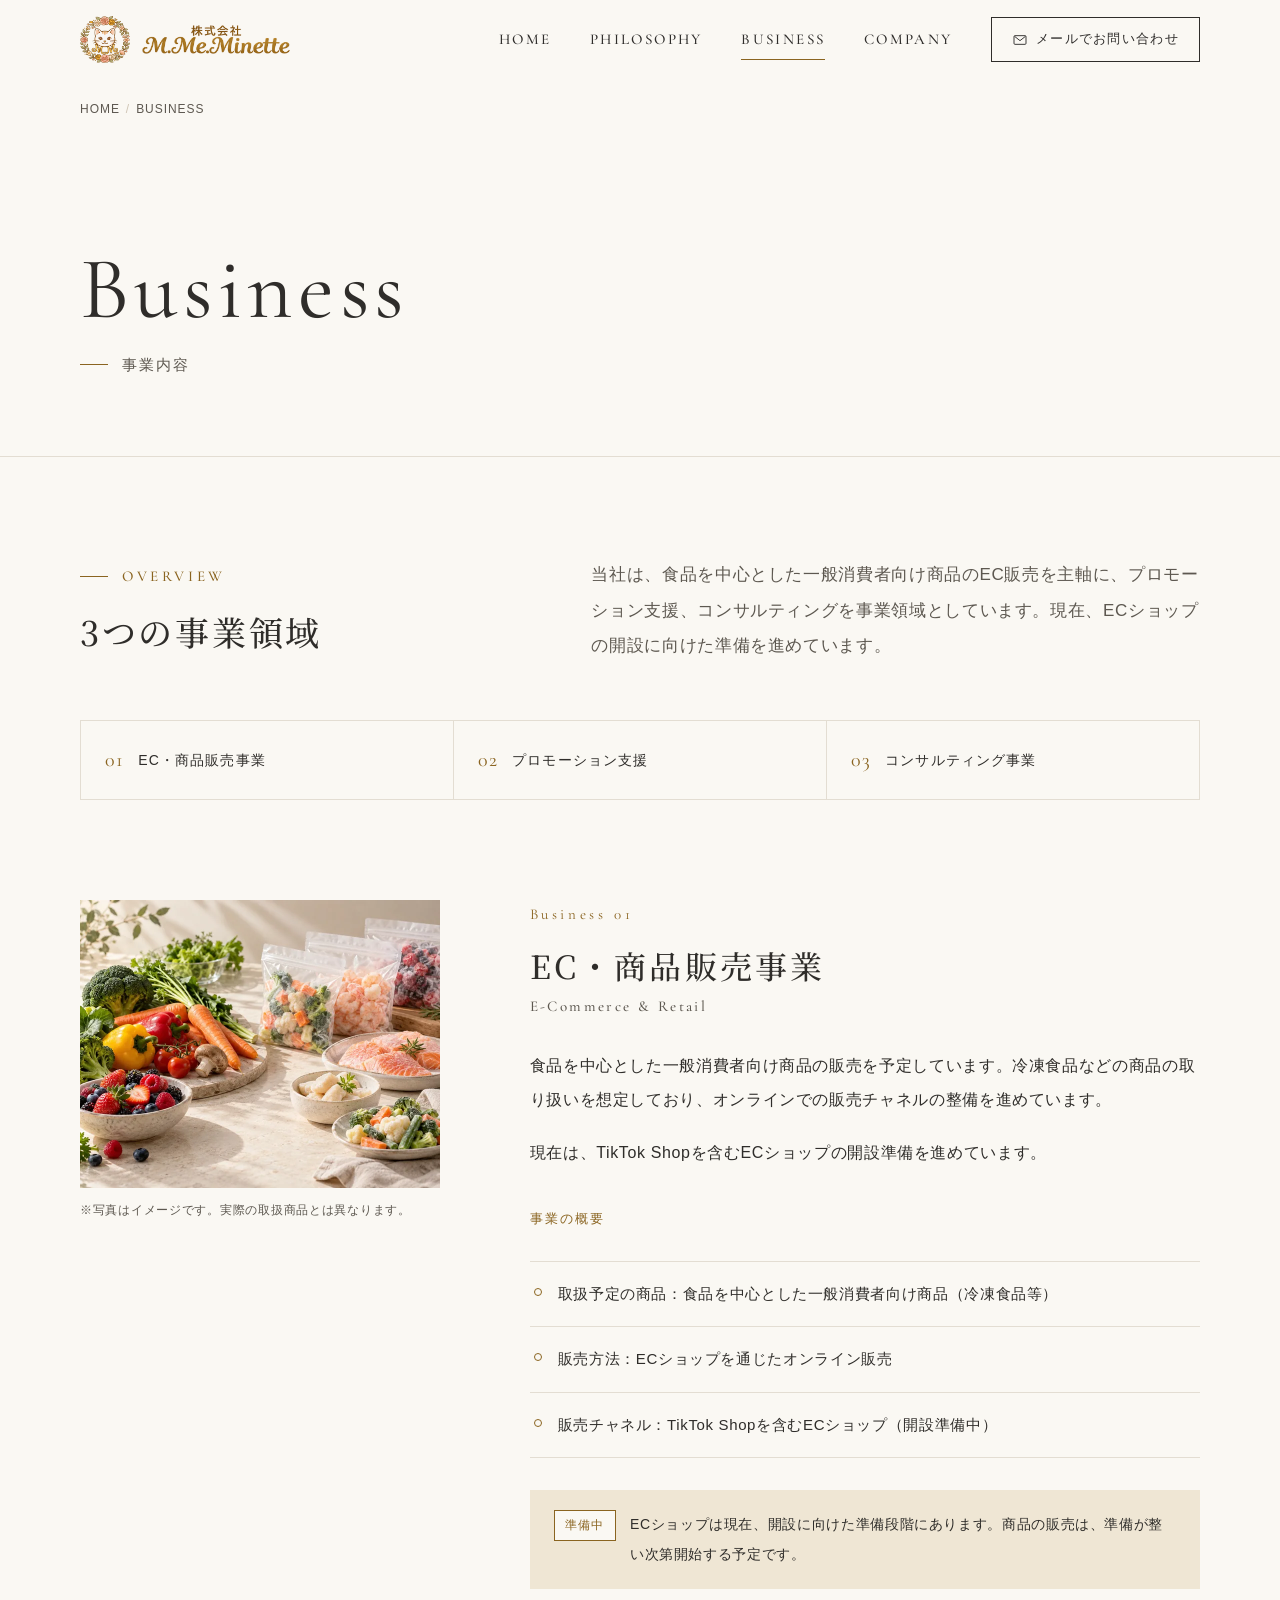
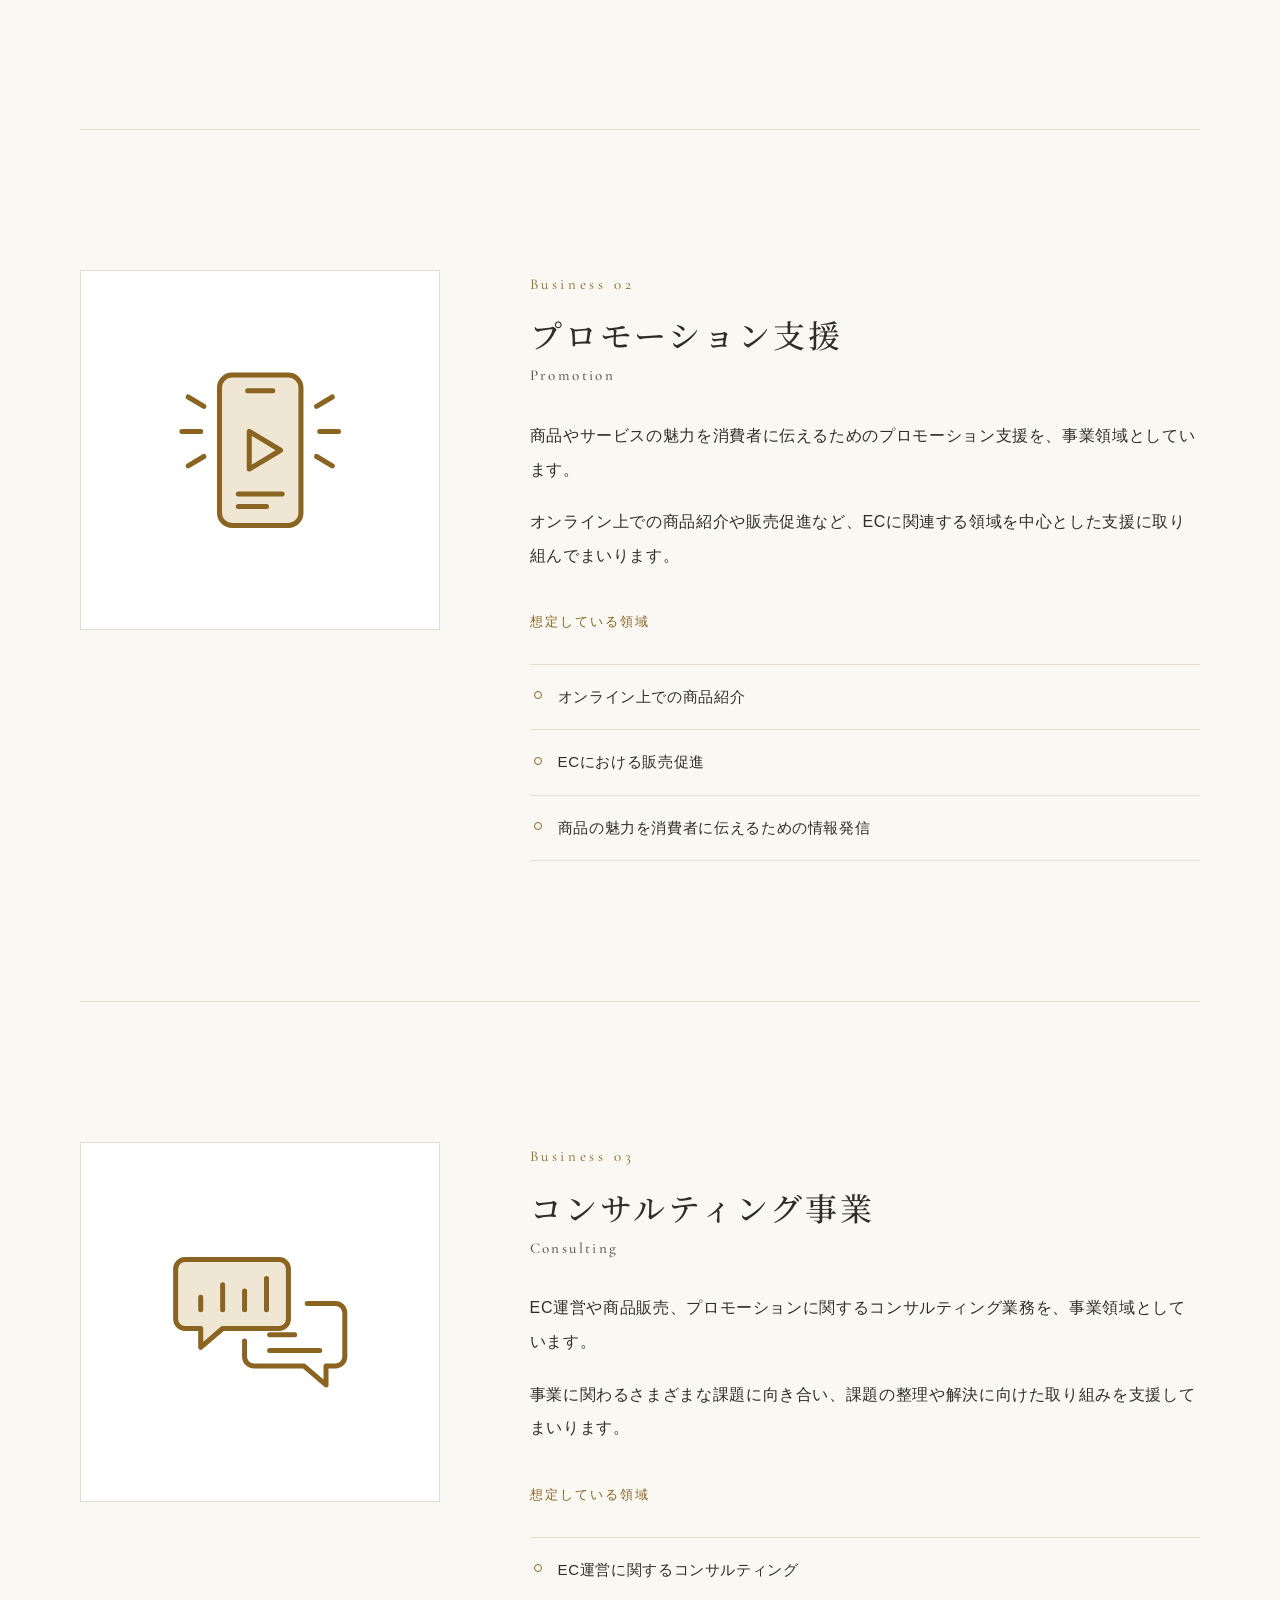
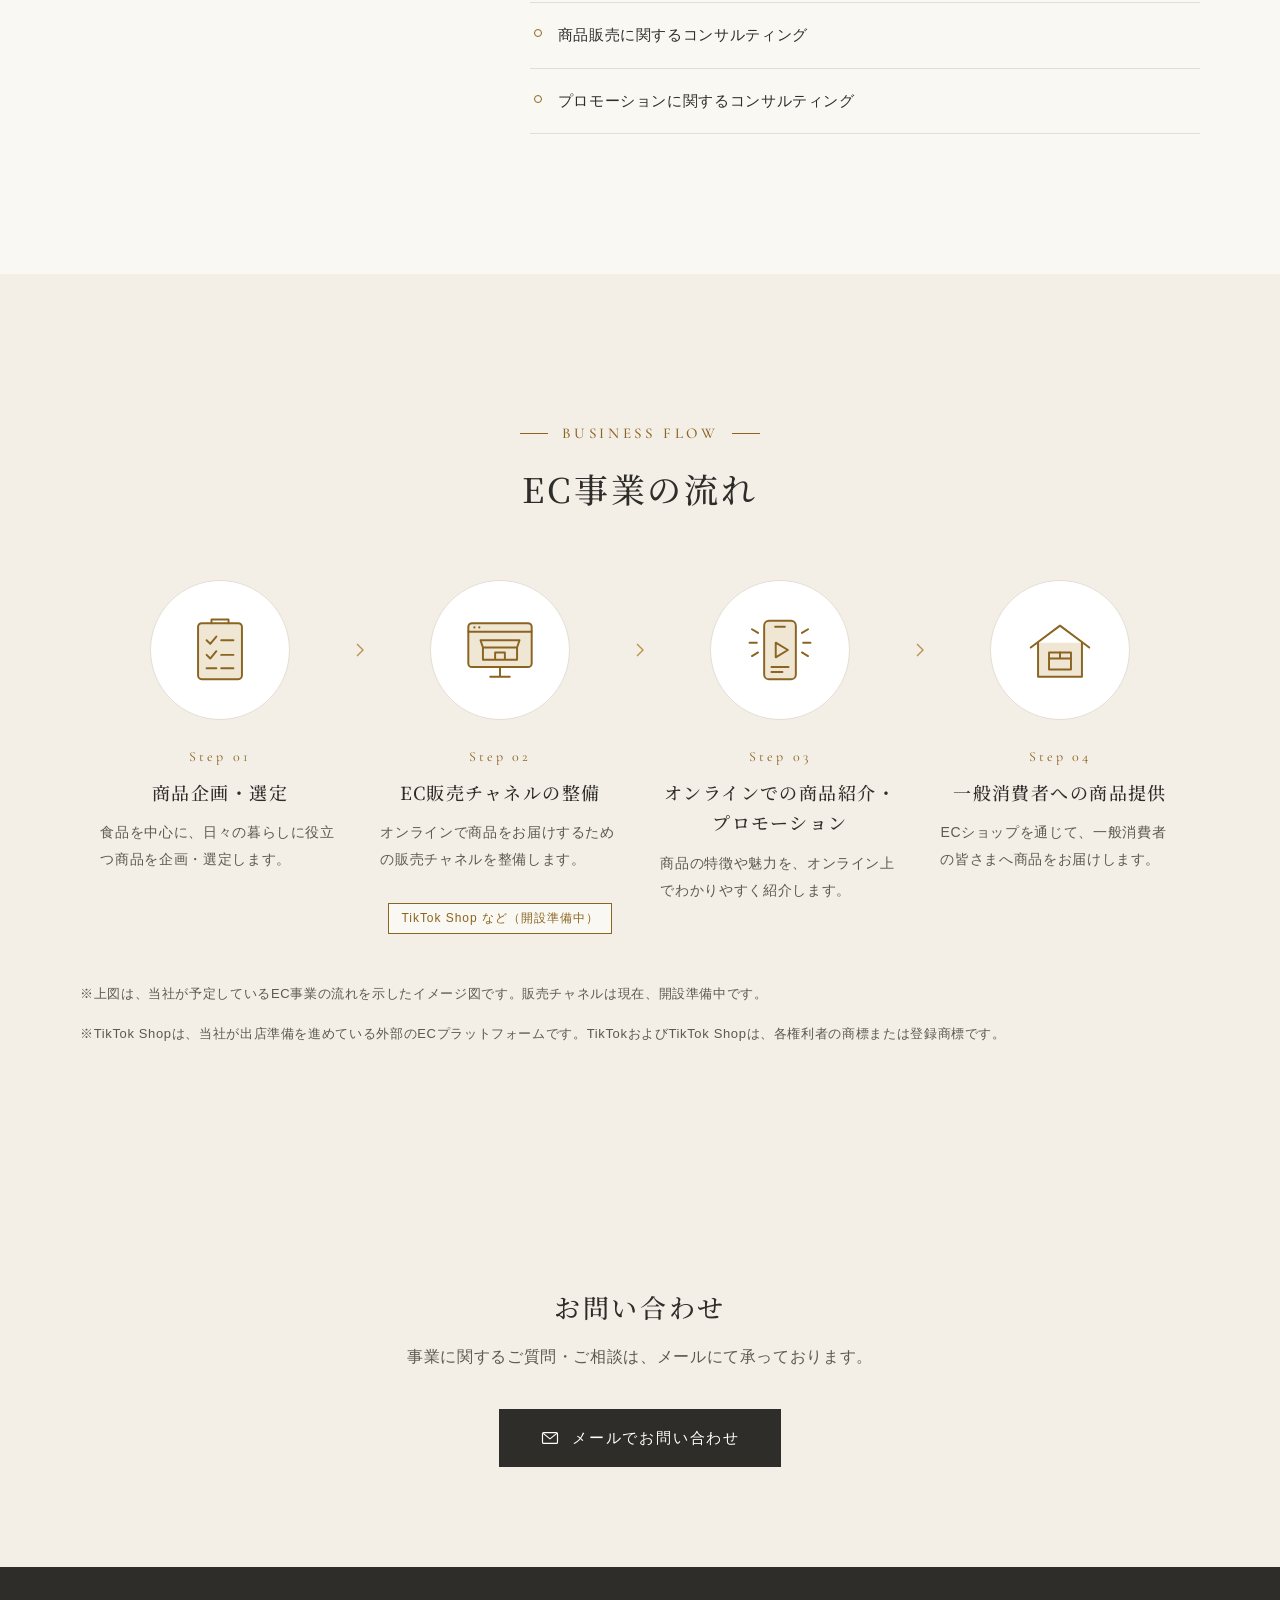
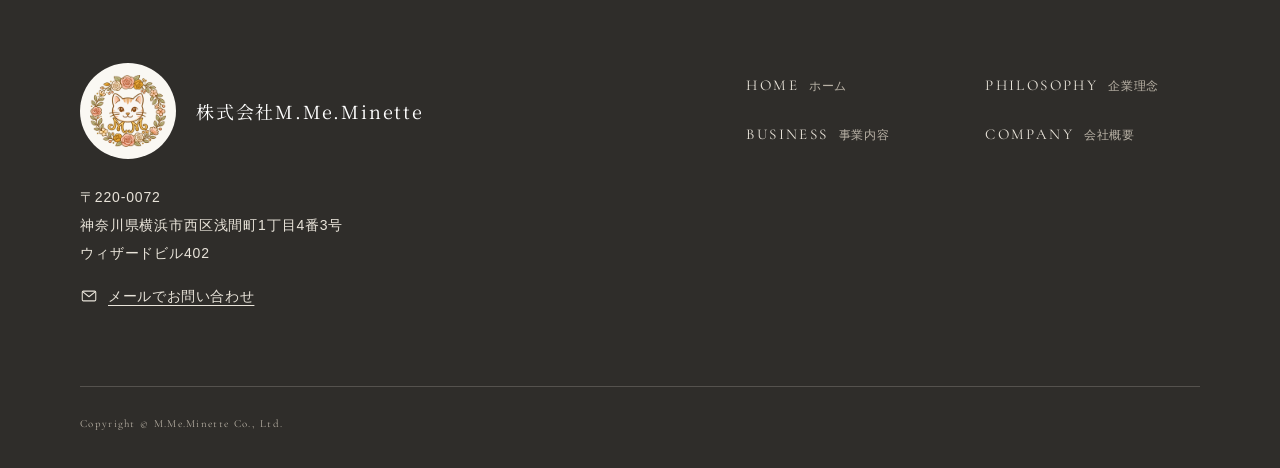
==== commit dbb81ecd: "事業内容ページのEC事業に写真を追加 提供写真をイメージ画像として掲載し、実際の取扱商品と異なる旨を注記。  Co-Authored-By: Claude Opus 5.5 <noreply@anth" ====
--- a/business/index.html
+++ b/business/index.html
@@ -83,13 +83,13 @@
     <div class="container">
       <article class="biz-detail" id="ec" aria-labelledby="ec-title">
         <div class="biz-detail__visual reveal">
-          <figure class="biz-detail__figure"><svg viewBox="0 0 64 64" aria-hidden="true" focusable="false">
-<path d="M10 24h44l-3 30H13z" fill="#efe6d4"/>
-<path d="M10 24h44l-3 30H13z" fill="none" stroke="#8a6420" stroke-width="1.6" stroke-linecap="round" stroke-linejoin="round"/>
-<path d="M22 24v-6a10 10 0 0 1 20 0v6" fill="none" stroke="#8a6420" stroke-width="1.6" stroke-linecap="round" stroke-linejoin="round"/>
-<path d="M32 33v12M27 35.5l10 7M37 35.5l-10 7" fill="none" stroke="#8a6420" stroke-width="1.6" stroke-linecap="round" stroke-linejoin="round"/>
-<circle cx="22" cy="28.5" r="1.4" fill="#8a6420"/><circle cx="42" cy="28.5" r="1.4" fill="#8a6420"/>
-</svg><figcaption class="visually-hidden">EC・商品販売事業のイメージイラスト</figcaption></figure>
+          <figure class="biz-detail__photo">
+            <picture>
+              <source type="image/webp" srcset="../assets/img/business-ec-720.webp 720w, ../assets/img/business-ec-1200.webp 1200w" sizes="(max-width: 900px) 100vw, 360px">
+              <img src="../assets/img/business-ec-720.jpg" srcset="../assets/img/business-ec-720.jpg 720w, ../assets/img/business-ec-1200.jpg 1200w" sizes="(max-width: 900px) 100vw, 360px" width="1200" height="960" loading="lazy" decoding="async" alt="テーブルに並べられた野菜や果物、袋入りの冷凍野菜・冷凍えび・冷凍ベリー、皿に盛られた鮭の切り身などの食品のイメージ写真">
+            </picture>
+            <figcaption>※写真はイメージです。実際の取扱商品とは異なります。</figcaption>
+          </figure>
         </div>
         <div class="reveal">
           <span class="biz-detail__num" lang="en">Business 01</span>
--- a/assets/css/style.css
+++ b/assets/css/style.css
@@ -709,6 +709,20 @@
   border: 1px solid var(--c-line);
 }
 .biz-detail__figure svg { width: 56%; }
+.biz-detail__photo { margin: 0; }
+.biz-detail__photo img {
+  width: 100%;
+  aspect-ratio: 5 / 4;
+  object-fit: cover;
+  background: var(--c-bg-alt);
+}
+.biz-detail__photo figcaption {
+  margin-top: 12px;
+  font-size: 12px;
+  line-height: 1.8;
+  letter-spacing: .06em;
+  color: var(--c-text-sub);
+}
 .biz-detail__num {
   display: block;
   font-family: var(--ff-en);
@@ -780,6 +794,7 @@
 @media (max-width: 900px) {
   .biz-detail { grid-template-columns: 1fr; }
   .biz-detail__visual { position: static; max-width: 200px; }
+  .biz-detail__visual:has(.biz-detail__photo) { max-width: 560px; }
 }
 
 /* ---------- Flow diagram ---------- */
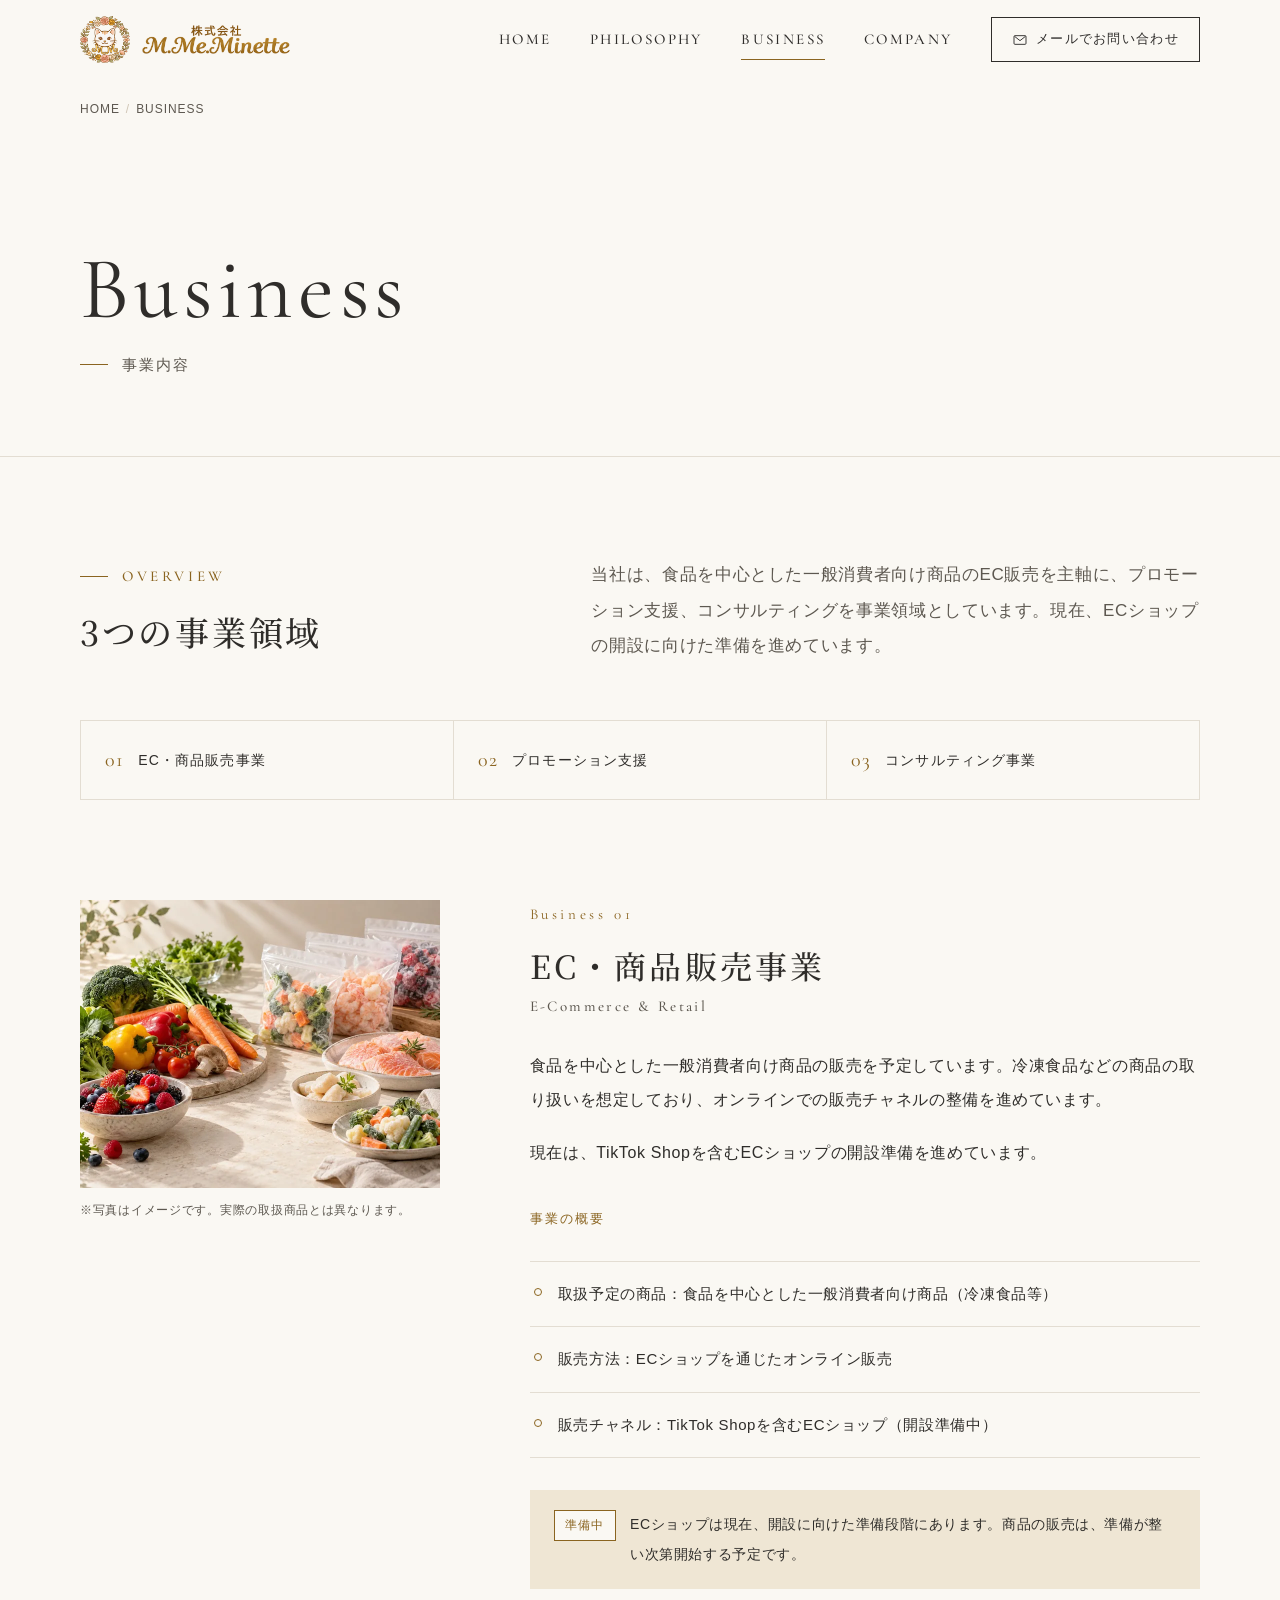
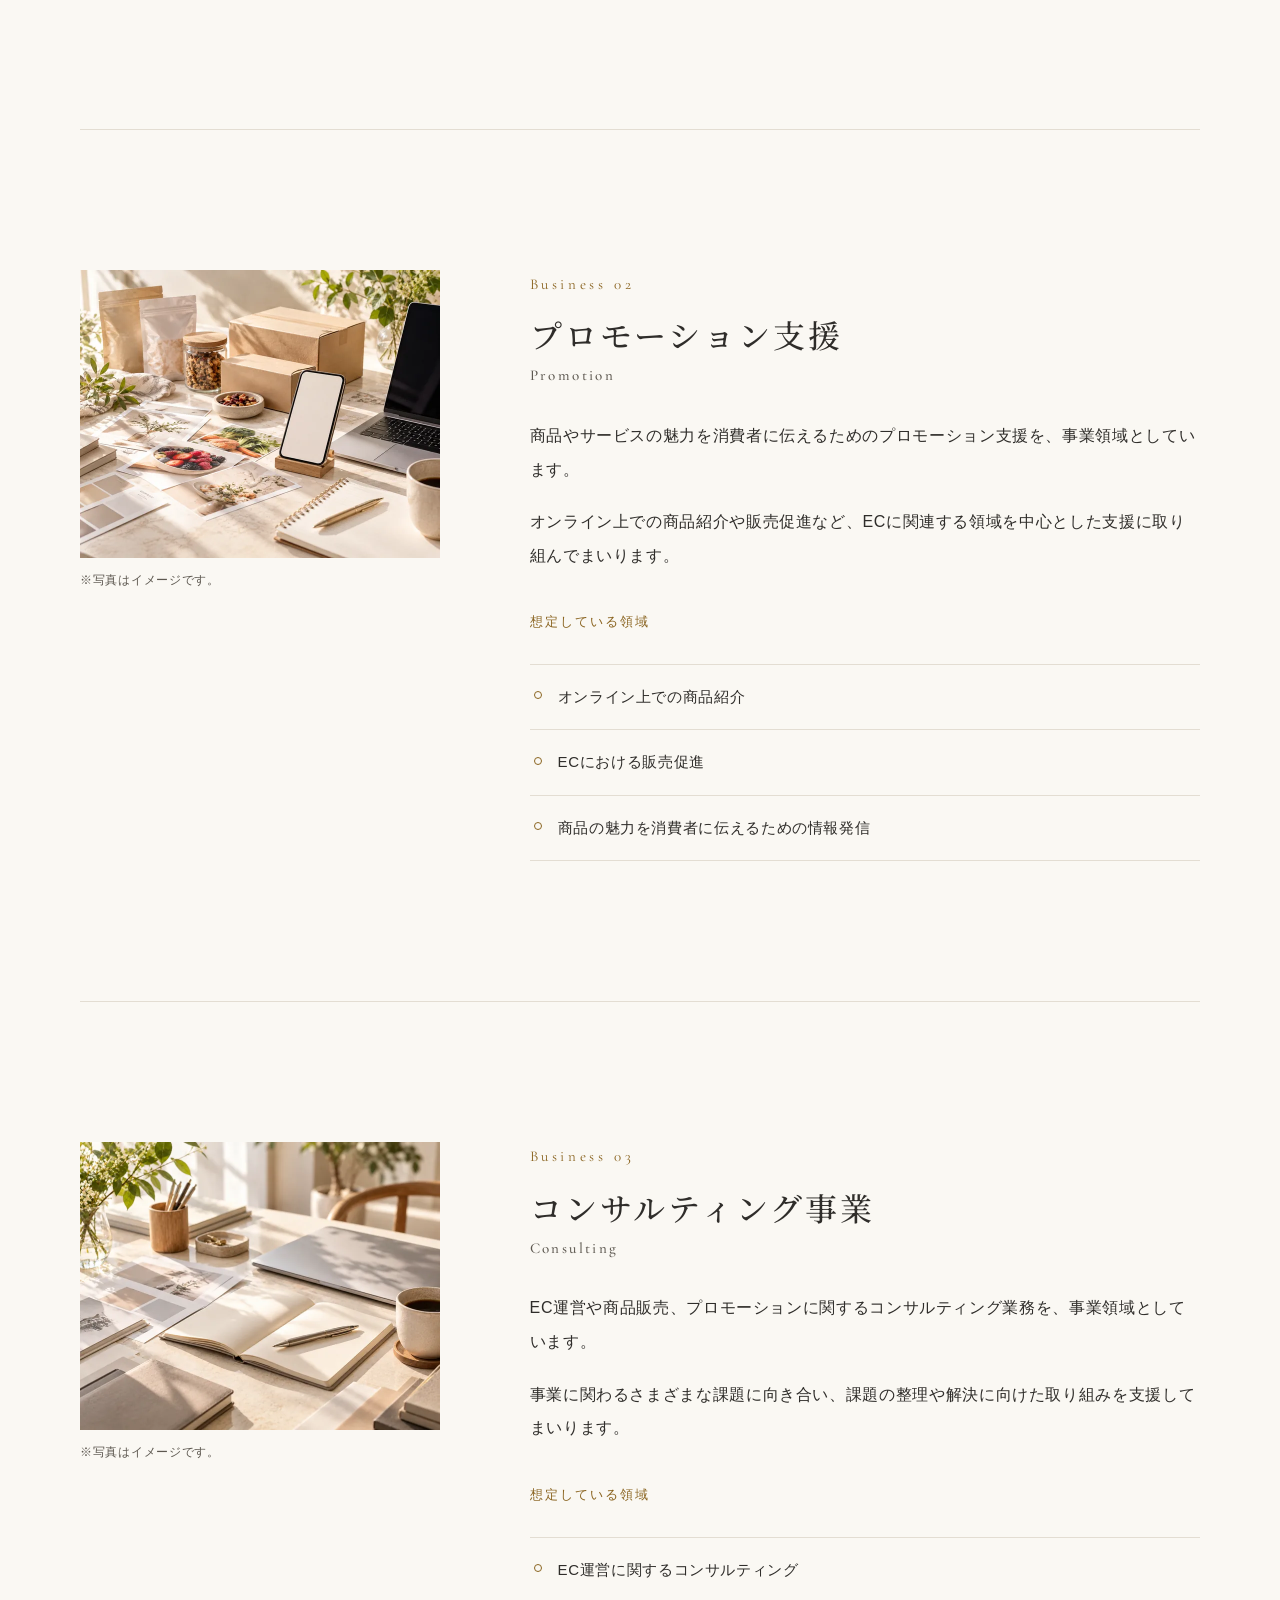
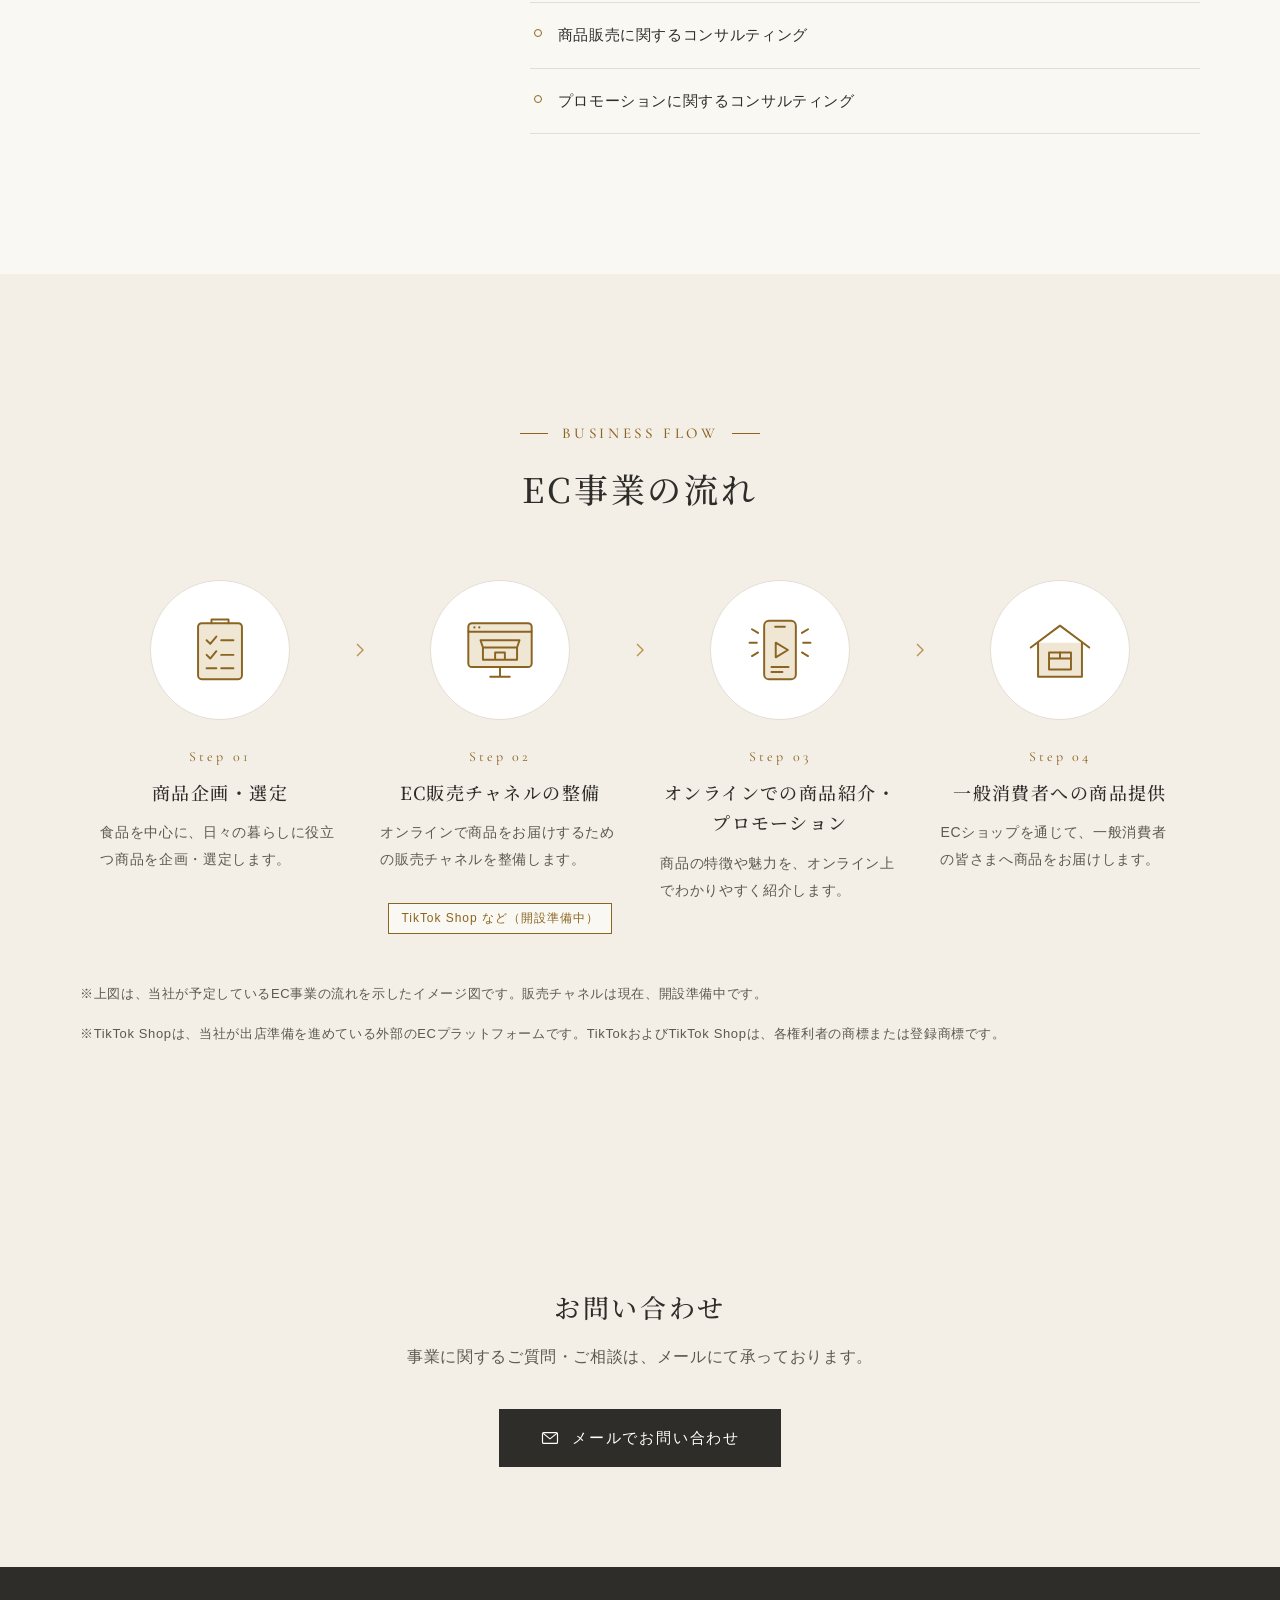
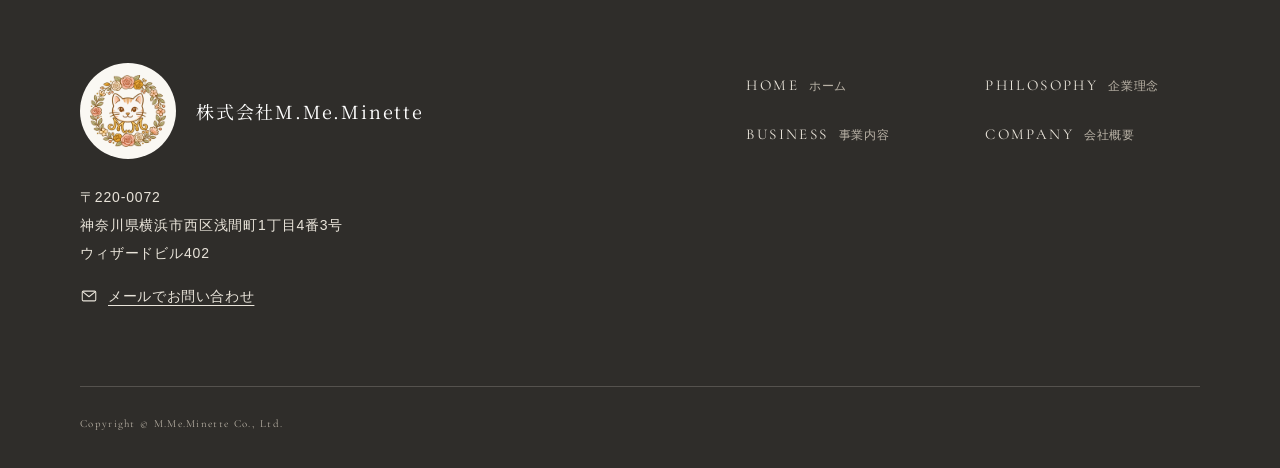
==== commit 12f0a9ea: "事業内容ページのプロモーション支援・コンサルティング事業に写真を追加 Co-Authored-By: Claude Opus 5.5 <noreply@anthropic.com> Claude-Se" ====
--- a/business/index.html
+++ b/business/index.html
@@ -109,14 +109,13 @@
       </article>
       <article class="biz-detail" id="promotion" aria-labelledby="promotion-title">
         <div class="biz-detail__visual reveal">
-          <figure class="biz-detail__figure"><svg viewBox="0 0 64 64" aria-hidden="true" focusable="false">
-<rect x="19" y="8" width="26" height="48" rx="4" fill="#efe6d4"/>
-<rect x="19" y="8" width="26" height="48" rx="4" fill="none" stroke="#8a6420" stroke-width="1.6" stroke-linecap="round" stroke-linejoin="round"/>
-<path d="M28 13h8" fill="none" stroke="#8a6420" stroke-width="1.6" stroke-linecap="round" stroke-linejoin="round"/>
-<path d="M28.5 26v12l10-6z" fill="none" stroke="#8a6420" stroke-width="1.6" stroke-linecap="round" stroke-linejoin="round"/>
-<path d="M25 46h14M25 50h9" fill="none" stroke="#8a6420" stroke-width="1.6" stroke-linecap="round" stroke-linejoin="round"/>
-<path d="M50 18l5-3M51 26h6M50 34l5 3M14 18l-5-3M13 26H7M14 34l-5 3" fill="none" stroke="#8a6420" stroke-width="1.6" stroke-linecap="round" stroke-linejoin="round"/>
-</svg><figcaption class="visually-hidden">プロモーション支援のイメージイラスト</figcaption></figure>
+          <figure class="biz-detail__photo">
+            <picture>
+              <source type="image/webp" srcset="../assets/img/business-promotion-720.webp 720w, ../assets/img/business-promotion-1200.webp 1200w" sizes="(max-width: 900px) 100vw, 360px">
+              <img src="../assets/img/business-promotion-720.jpg" srcset="../assets/img/business-promotion-720.jpg 720w, ../assets/img/business-promotion-1200.jpg 1200w" sizes="(max-width: 900px) 100vw, 360px" width="1200" height="960" loading="lazy" decoding="async" alt="スマートフォンやノートパソコン、商品写真のプリント、配送用の箱や食品のパッケージが並ぶデスクのイメージ写真">
+            </picture>
+            <figcaption>※写真はイメージです。</figcaption>
+          </figure>
         </div>
         <div class="reveal">
           <span class="biz-detail__num" lang="en">Business 02</span>
@@ -135,13 +134,13 @@
       </article>
       <article class="biz-detail" id="consulting" aria-labelledby="consulting-title">
         <div class="biz-detail__visual reveal">
-          <figure class="biz-detail__figure"><svg viewBox="0 0 64 64" aria-hidden="true" focusable="false">
-<path d="M8 12h30a3 3 0 0 1 3 3v16a3 3 0 0 1-3 3H20l-7 6v-6H8a3 3 0 0 1-3-3V15a3 3 0 0 1 3-3z" fill="#efe6d4"/>
-<path d="M8 12h30a3 3 0 0 1 3 3v16a3 3 0 0 1-3 3H20l-7 6v-6H8a3 3 0 0 1-3-3V15a3 3 0 0 1 3-3z" fill="none" stroke="#8a6420" stroke-width="1.6" stroke-linecap="round" stroke-linejoin="round"/>
-<path d="M13 28v-4M20 28v-8M27 28v-6M34 28v-10" fill="none" stroke="#8a6420" stroke-width="1.6" stroke-linecap="round" stroke-linejoin="round"/>
-<path d="M47 26h9a3 3 0 0 1 3 3v14a3 3 0 0 1-3 3h-3v6l-7-6H30a3 3 0 0 1-3-3v-5" fill="none" stroke="#8a6420" stroke-width="1.6" stroke-linecap="round" stroke-linejoin="round"/>
-<path d="M35 41h16M35 36h8" fill="none" stroke="#8a6420" stroke-width="1.6" stroke-linecap="round" stroke-linejoin="round"/>
-</svg><figcaption class="visually-hidden">コンサルティング事業のイメージイラスト</figcaption></figure>
+          <figure class="biz-detail__photo">
+            <picture>
+              <source type="image/webp" srcset="../assets/img/business-consulting-720.webp 720w, ../assets/img/business-consulting-1200.webp 1200w" sizes="(max-width: 900px) 100vw, 360px">
+              <img src="../assets/img/business-consulting-720.jpg" srcset="../assets/img/business-consulting-720.jpg 720w, ../assets/img/business-consulting-1200.jpg 1200w" sizes="(max-width: 900px) 100vw, 360px" width="1200" height="960" loading="lazy" decoding="async" alt="開いたノートとペン、閉じたノートパソコン、資料やコーヒーカップが置かれた打ち合わせ用デスクのイメージ写真">
+            </picture>
+            <figcaption>※写真はイメージです。</figcaption>
+          </figure>
         </div>
         <div class="reveal">
           <span class="biz-detail__num" lang="en">Business 03</span>
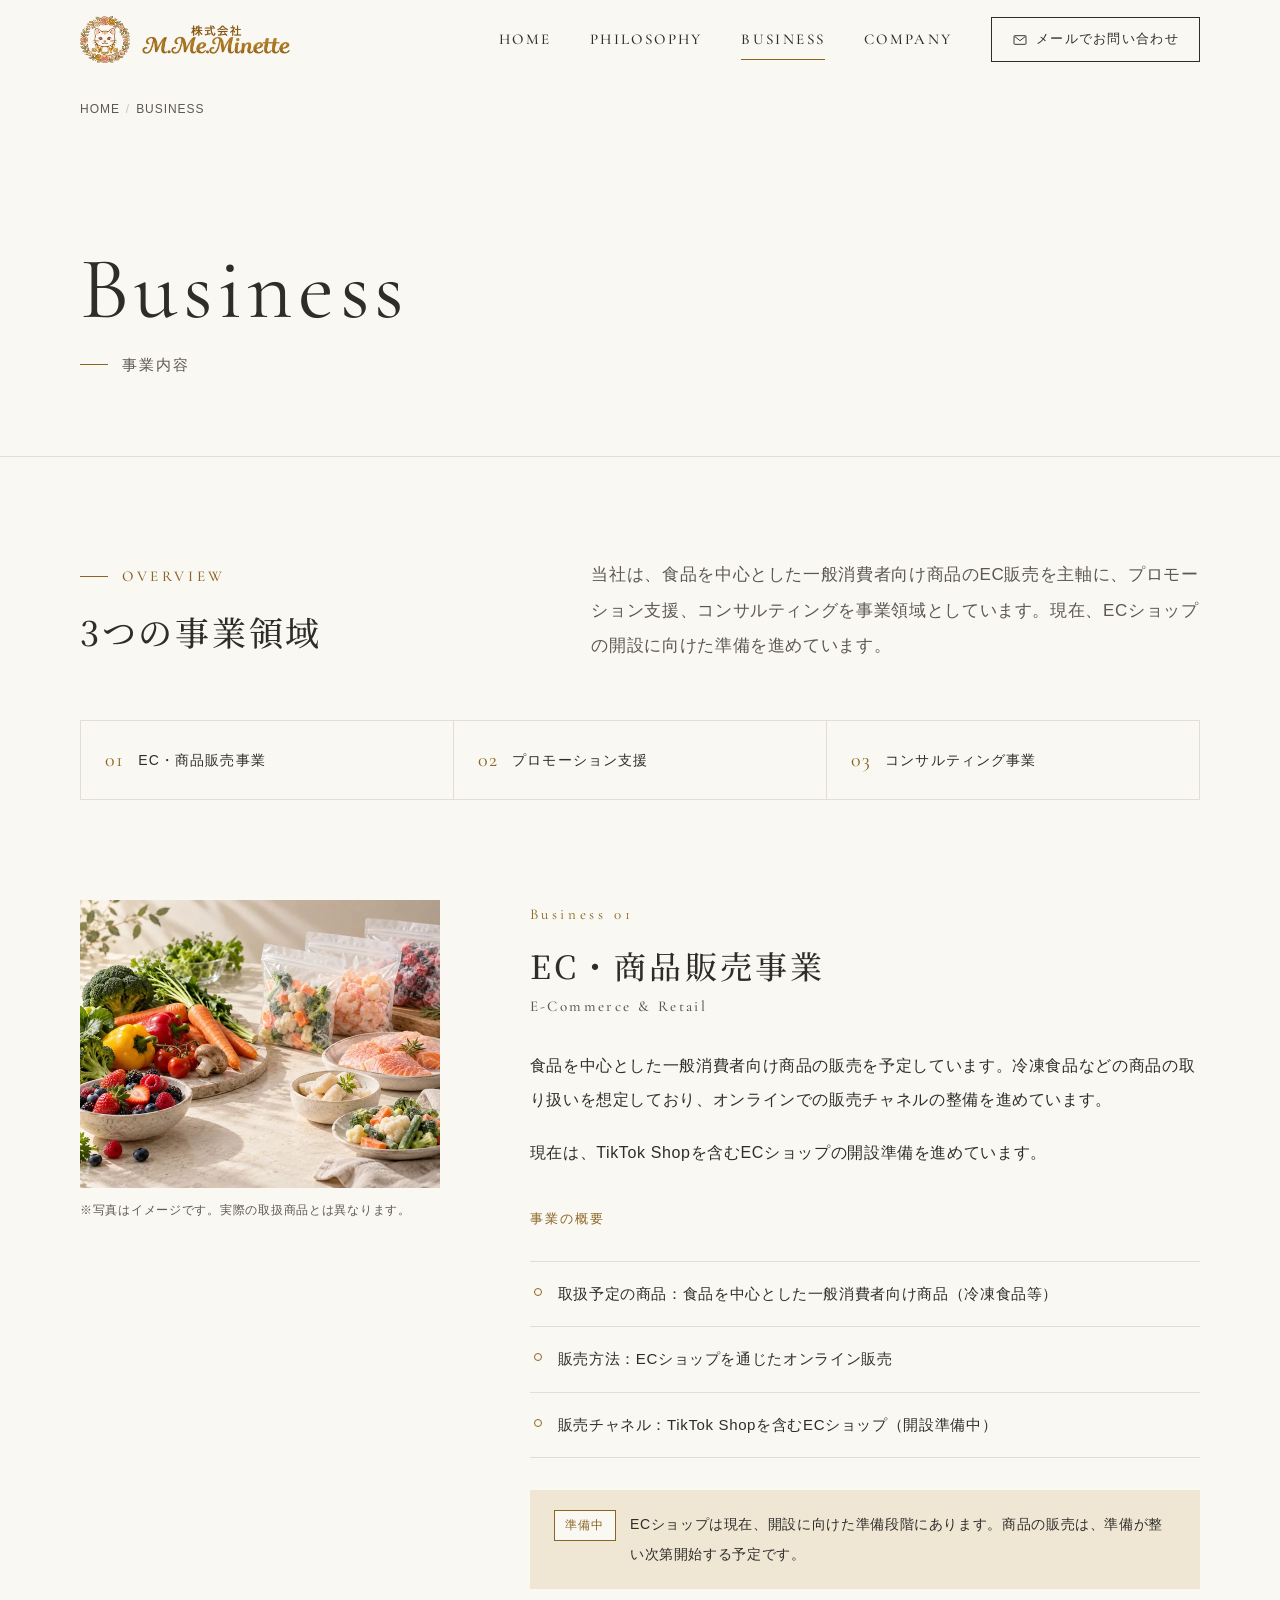
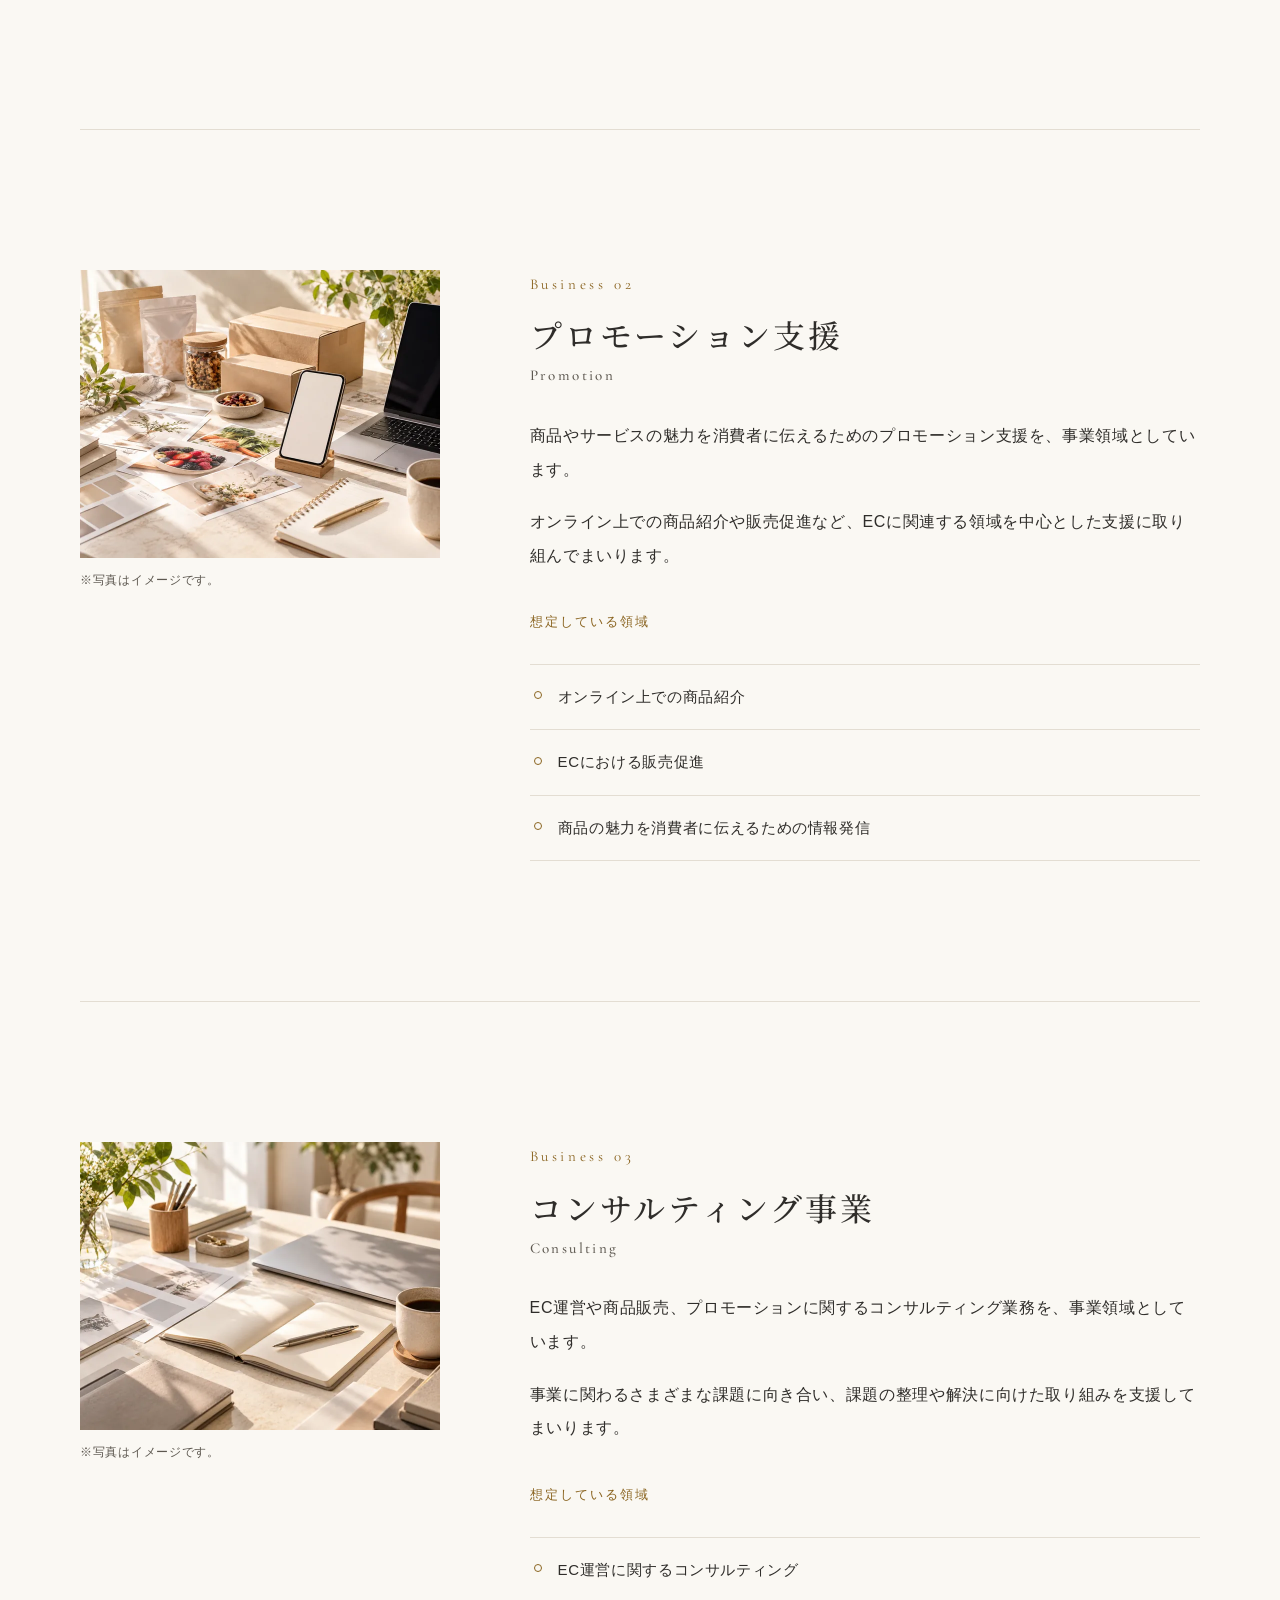
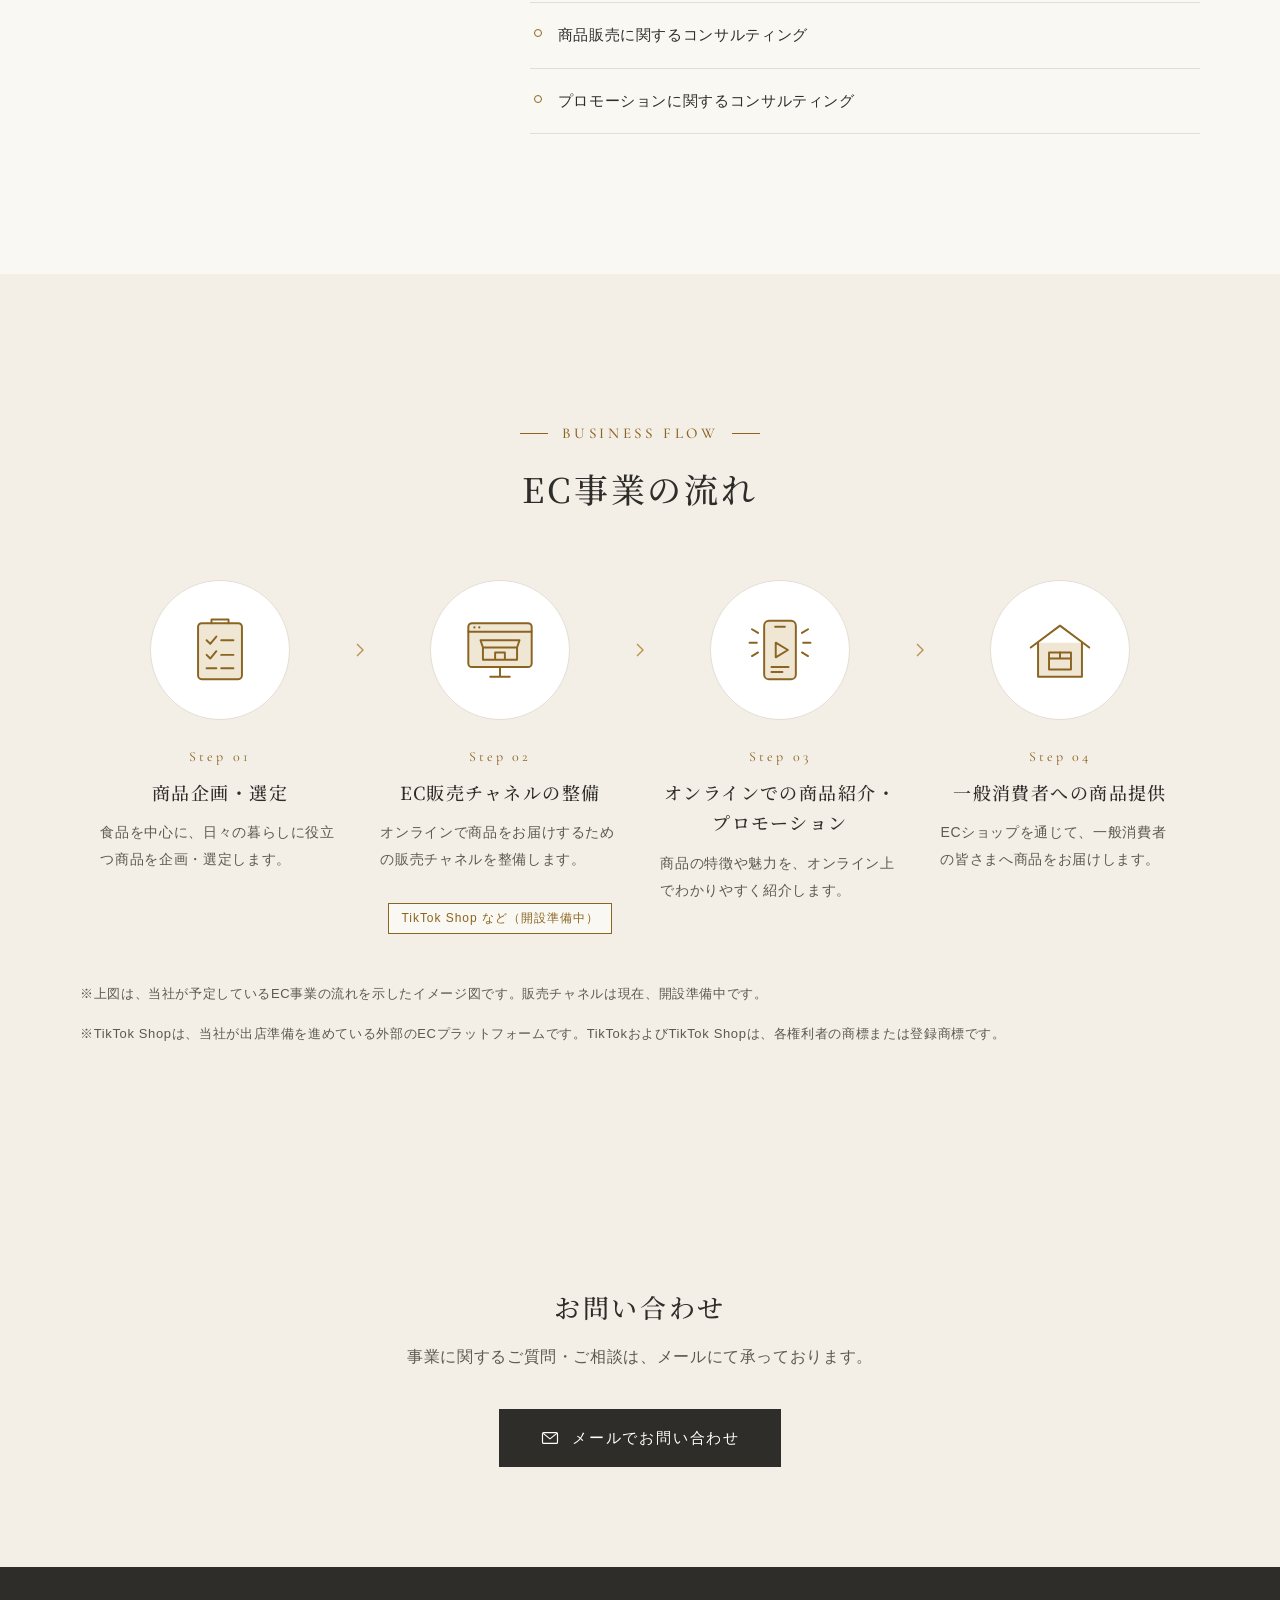
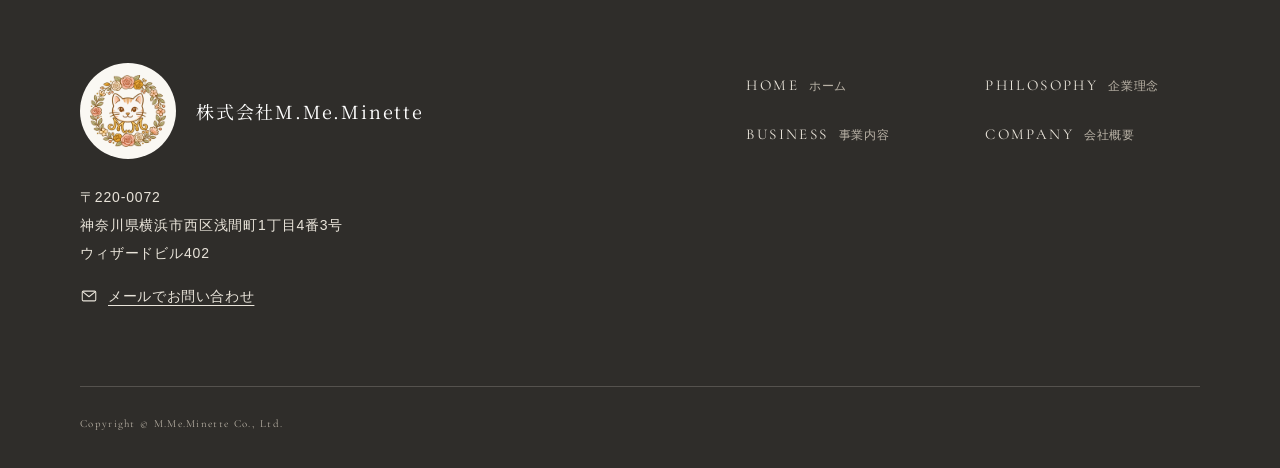
==== commit 9d60d1de: "ご指摘の4点を修正 - スマートフォン表示でHOMEのAbout見出しとロゴを中央配置 - 会社概要に代表者（代表取締役 油井美佳子）を追加 - HOME会社紹介文を「展開しております」に変更し、準備" ====
--- a/business/index.html
+++ b/business/index.html
@@ -44,7 +44,7 @@
           <li><a class="global-nav__link" href="../philosophy/">PHILOSOPHY<span class="ja">企業理念</span></a></li>
           <li><a class="global-nav__link" href="../business/" aria-current="page">BUSINESS<span class="ja">事業内容</span></a></li>
           <li><a class="global-nav__link" href="../company/">COMPANY<span class="ja">会社概要</span></a></li>
-          <li class="global-nav__item--contact"><a class="global-nav__contact" href="mailto:support@mmeminette.com"><svg viewBox="0 0 24 24" aria-hidden="true" focusable="false"><rect x="3" y="5.5" width="18" height="13" rx="1.5" fill="none" stroke="currentColor" stroke-width="1.4"/><path d="M3.8 6.5 12 13l8.2-6.5" fill="none" stroke="currentColor" stroke-width="1.4" stroke-linejoin="round"/></svg>メールでお問い合わせ</a></li>
+          <li class="global-nav__item--contact"><a class="global-nav__contact" href="../company/#contact" data-mail="support|mmeminette.com"><svg viewBox="0 0 24 24" aria-hidden="true" focusable="false"><rect x="3" y="5.5" width="18" height="13" rx="1.5" fill="none" stroke="currentColor" stroke-width="1.4"/><path d="M3.8 6.5 12 13l8.2-6.5" fill="none" stroke="currentColor" stroke-width="1.4" stroke-linejoin="round"/></svg>メールでお問い合わせ</a></li>
       </ul>
     </nav>
   </div>
@@ -232,7 +232,7 @@
     <div class="container reveal">
       <h2 class="cta-band__title" id="cta-title">お問い合わせ</h2>
       <p class="cta-band__text">事業に関するご質問・ご相談は、メールにて承っております。</p>
-      <a class="button" href="mailto:support@mmeminette.com"><svg viewBox="0 0 24 24" aria-hidden="true" focusable="false"><rect x="3" y="5.5" width="18" height="13" rx="1.5" fill="none" stroke="currentColor" stroke-width="1.4"/><path d="M3.8 6.5 12 13l8.2-6.5" fill="none" stroke="currentColor" stroke-width="1.4" stroke-linejoin="round"/></svg>メールでお問い合わせ</a>
+      <a class="button" href="../company/#contact" data-mail="support|mmeminette.com"><svg viewBox="0 0 24 24" aria-hidden="true" focusable="false"><rect x="3" y="5.5" width="18" height="13" rx="1.5" fill="none" stroke="currentColor" stroke-width="1.4"/><path d="M3.8 6.5 12 13l8.2-6.5" fill="none" stroke="currentColor" stroke-width="1.4" stroke-linejoin="round"/></svg>メールでお問い合わせ</a>
     </div>
   </section>
 </main>
@@ -245,7 +245,7 @@
           <p class="site-footer__name">株式会社M.Me.Minette</p>
         </div>
         <address class="site-footer__address">〒220-0072<br>神奈川県横浜市西区浅間町1丁目4番3号<br>ウィザードビル402</address>
-        <a class="site-footer__mail" href="mailto:support@mmeminette.com"><svg viewBox="0 0 24 24" aria-hidden="true" focusable="false"><rect x="3" y="5.5" width="18" height="13" rx="1.5" fill="none" stroke="currentColor" stroke-width="1.4"/><path d="M3.8 6.5 12 13l8.2-6.5" fill="none" stroke="currentColor" stroke-width="1.4" stroke-linejoin="round"/></svg>メールでお問い合わせ</a>
+        <a class="site-footer__mail" href="../company/#contact" data-mail="support|mmeminette.com"><svg viewBox="0 0 24 24" aria-hidden="true" focusable="false"><rect x="3" y="5.5" width="18" height="13" rx="1.5" fill="none" stroke="currentColor" stroke-width="1.4"/><path d="M3.8 6.5 12 13l8.2-6.5" fill="none" stroke="currentColor" stroke-width="1.4" stroke-linejoin="round"/></svg>メールでお問い合わせ</a>
       </div>
       <nav class="site-footer__nav" aria-label="フッターナビゲーション">
         <ul>
--- a/assets/css/style.css
+++ b/assets/css/style.css
@@ -100,13 +100,22 @@
   top: 0;
   z-index: 100;
   height: var(--header-h);
+  border-bottom: 1px solid transparent;
+  transition: border-color .3s var(--ease);
+}
+/* The blur lives on a pseudo-element: backdrop-filter on the header itself
+   would become the containing block of the fixed mobile menu and clip it. */
+.site-header::before {
+  content: "";
+  position: absolute;
+  inset: 0;
+  z-index: -1;
   background: rgba(250, 248, 243, .92);
   -webkit-backdrop-filter: blur(10px);
   backdrop-filter: blur(10px);
-  border-bottom: 1px solid transparent;
-  transition: border-color .3s var(--ease);
 }
 .site-header.is-scrolled { border-bottom-color: var(--c-line); }
+body.is-menu-open .site-header { border-bottom-color: var(--c-line); }
 
 .site-header__inner {
   display: flex;
@@ -366,15 +375,34 @@
 /* ---------- HOME : Hero ---------- */
 .hero {
   position: relative;
+  display: flex;
+  align-items: center;
+  min-height: clamp(560px, calc(100vh - var(--header-h)), 820px);
   overflow: hidden;
-  padding: clamp(48px, 7vw, 96px) 0 clamp(72px, 10vw, 128px);
-}
-.hero__inner {
-  display: grid;
-  grid-template-columns: 1.1fr .9fr;
-  align-items: center;
-  gap: clamp(40px, 6vw, 96px);
-}
+  background: var(--c-bg);
+  isolation: isolate;
+}
+.hero__bg {
+  position: absolute;
+  inset: 0;
+  z-index: -1;
+}
+.hero__bg img {
+  width: 100%;
+  height: 100%;
+  object-fit: cover;
+  object-position: 72% center;
+}
+.hero::after {
+  /* keeps the copy legible over the bright wall */
+  content: "";
+  position: absolute;
+  inset: 0;
+  z-index: -1;
+  background: linear-gradient(90deg, rgba(250, 248, 243, .72) 0%, rgba(250, 248, 243, .45) 38%, rgba(250, 248, 243, 0) 62%);
+}
+.hero__inner { padding-top: 48px; padding-bottom: 64px; }
+.hero__content { max-width: 560px; }
 .hero__label {
   margin-bottom: 28px;
   font-family: var(--ff-en);
@@ -384,7 +412,7 @@
 }
 .hero__title {
   font-family: var(--ff-serif);
-  font-size: clamp(30px, 4.6vw, 52px);
+  font-size: clamp(30px, 4.4vw, 52px);
   font-weight: 500;
   line-height: 1.6;
   letter-spacing: .1em;
@@ -395,55 +423,23 @@
   margin-top: clamp(24px, 3vw, 36px);
   font-size: clamp(15px, 1.5vw, 16px);
   line-height: 2.1;
-  color: var(--c-text-sub);
+  color: var(--c-text);
 }
 .hero__actions { margin-top: 44px; }
 
-.hero__visual {
-  position: relative;
-  display: grid;
-  place-items: center;
-  aspect-ratio: 4 / 4.6;
-  max-width: 480px;
-  justify-self: end;
-  width: 100%;
-}
-.hero__arch {
-  position: absolute;
-  inset: 0;
-  border-radius: 240px 240px 0 0;
-  background:
-    radial-gradient(120% 80% at 50% 30%, #fff 0%, rgba(255,255,255,0) 70%),
-    var(--c-accent-bg);
-}
-.hero__arch::after {
-  content: "";
-  position: absolute;
-  inset: 14px;
-  border: 1px solid rgba(138, 100, 32, .28);
-  border-radius: 226px 226px 0 0;
-}
-.hero__logo {
-  position: relative;
-  width: 74%;
-  margin-top: 6%;
-}
-.hero__caption {
-  position: absolute;
-  right: -8px;
-  bottom: 28px;
-  writing-mode: vertical-rl;
-  font-family: var(--ff-en);
-  font-size: 13px;
-  letter-spacing: .3em;
-  color: var(--c-text-sub);
-}
-
 @media (max-width: 900px) {
-  .hero__inner { grid-template-columns: 1fr; }
-  .hero__visual { order: -1; justify-self: center; max-width: 340px; }
-  .hero__caption { display: none; }
-  .hero__actions { margin-top: 36px; }
+  .hero {
+    align-items: flex-start;
+    min-height: clamp(640px, calc(100svh - var(--header-h)), 900px);
+  }
+  .hero__bg img { object-position: 70% bottom; }
+  .hero::after {
+    background: linear-gradient(180deg, rgba(250, 248, 243, .78) 0%, rgba(250, 248, 243, .5) 40%, rgba(250, 248, 243, 0) 60%);
+  }
+  .hero__inner { padding-top: 40px; padding-bottom: 40px; }
+  .hero__label { margin-bottom: 18px; font-size: 13px; }
+  .hero__text { margin-top: 18px; font-size: 14px; line-height: 2; }
+  .hero__actions { margin-top: 24px; }
 }
 
 /* ---------- HOME : Intro ---------- */
@@ -454,6 +450,17 @@
   align-items: start;
 }
 @media (max-width: 760px) { .intro { grid-template-columns: 1fr; } }
+
+.intro__logo {
+  width: 200px;
+  margin-top: 40px;
+}
+@media (max-width: 760px) {
+  .intro__logo { width: 150px; margin-top: 28px; }
+  .about-head { text-align: center; }
+  .about-head .eyebrow::after { content: ""; width: 28px; height: 1px; background: currentColor; }
+  .about-head .intro__logo { margin-left: auto; margin-right: auto; }
+}
 
 /* ---------- Business list (HOME) ---------- */
 .biz-list { list-style: none; border-top: 1px solid var(--c-line); }
@@ -658,6 +665,18 @@
 .value__text { color: var(--c-text-sub); }
 @media (max-width: 760px) {
   .value { grid-template-columns: 1fr; gap: 10px; }
+}
+
+.photo-band { margin: 0; }
+.photo-band img {
+  width: 100%;
+  aspect-ratio: 3 / 1;
+  max-height: 560px;
+  object-fit: cover;
+  object-position: 65% center;
+}
+@media (max-width: 760px) {
+  .photo-band img { aspect-ratio: 4 / 3; max-height: none; object-position: center; }
 }
 
 /* ---------- Business page ---------- */
